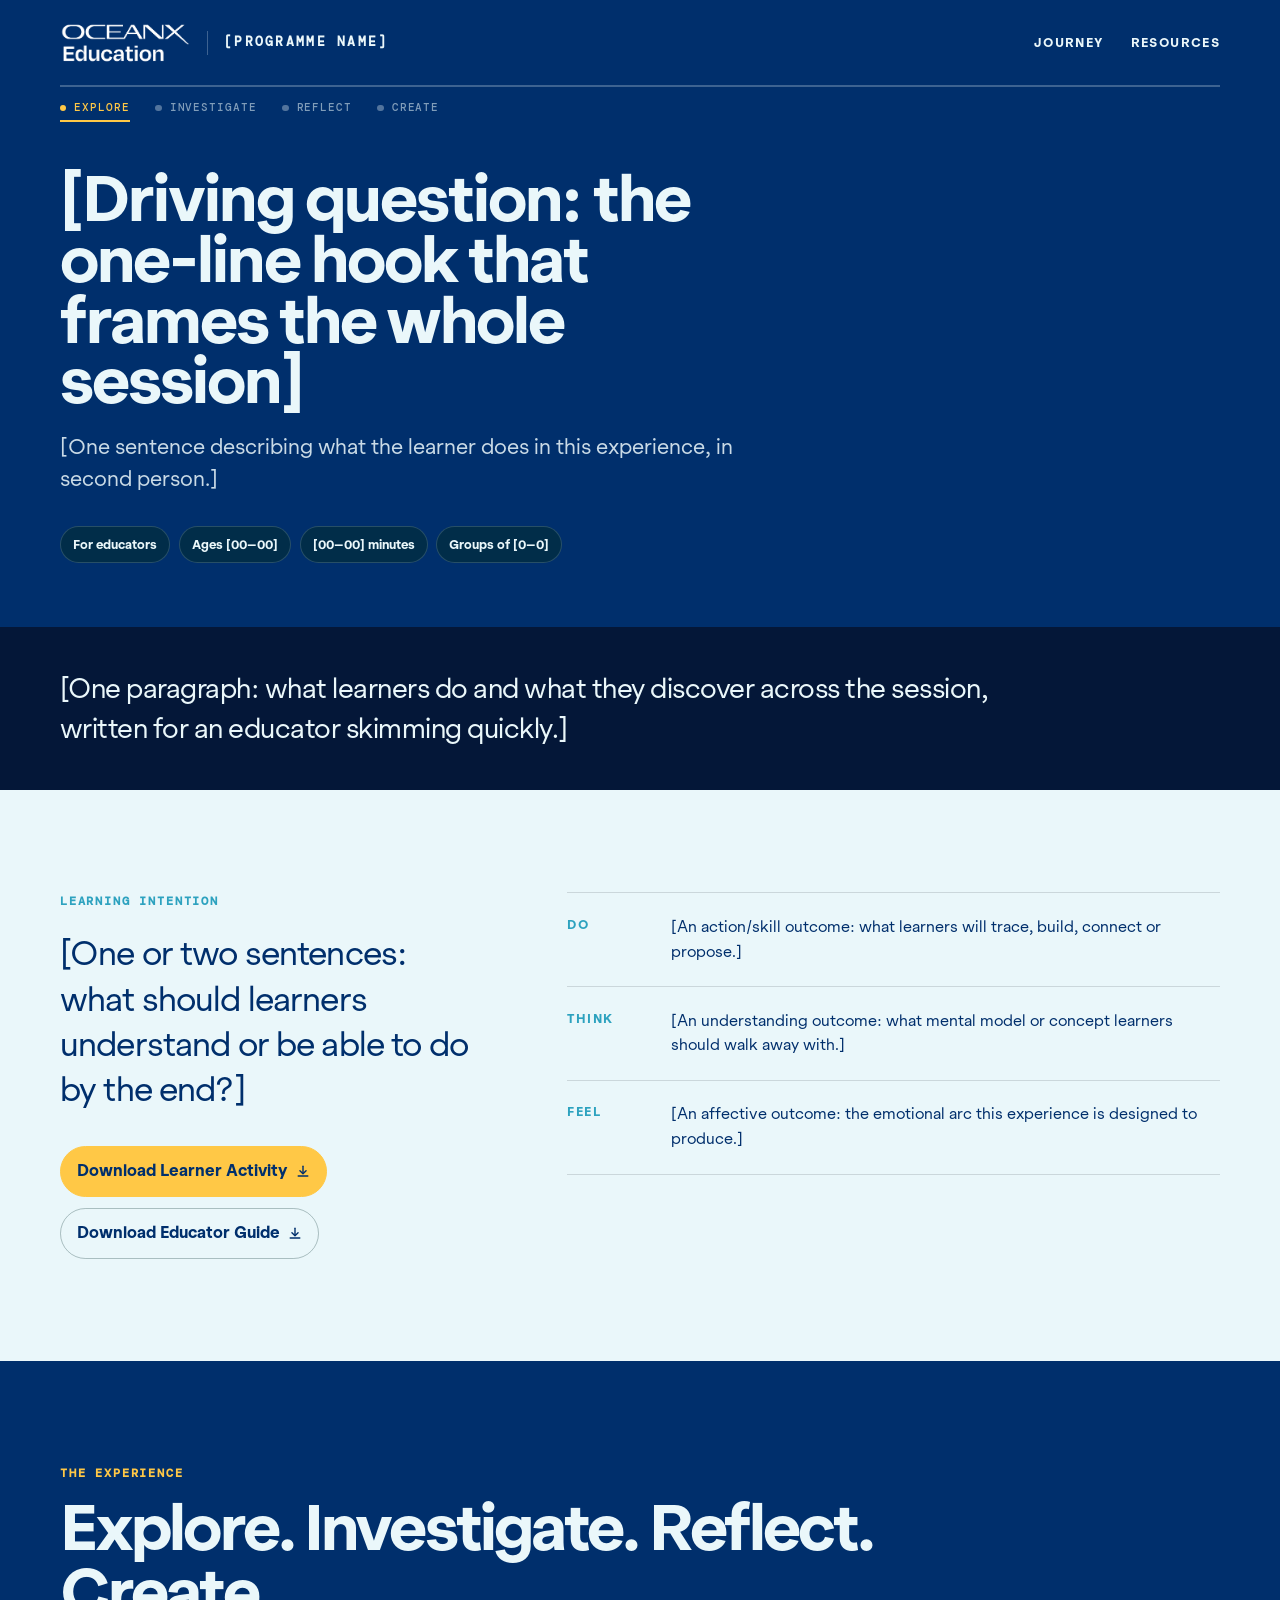
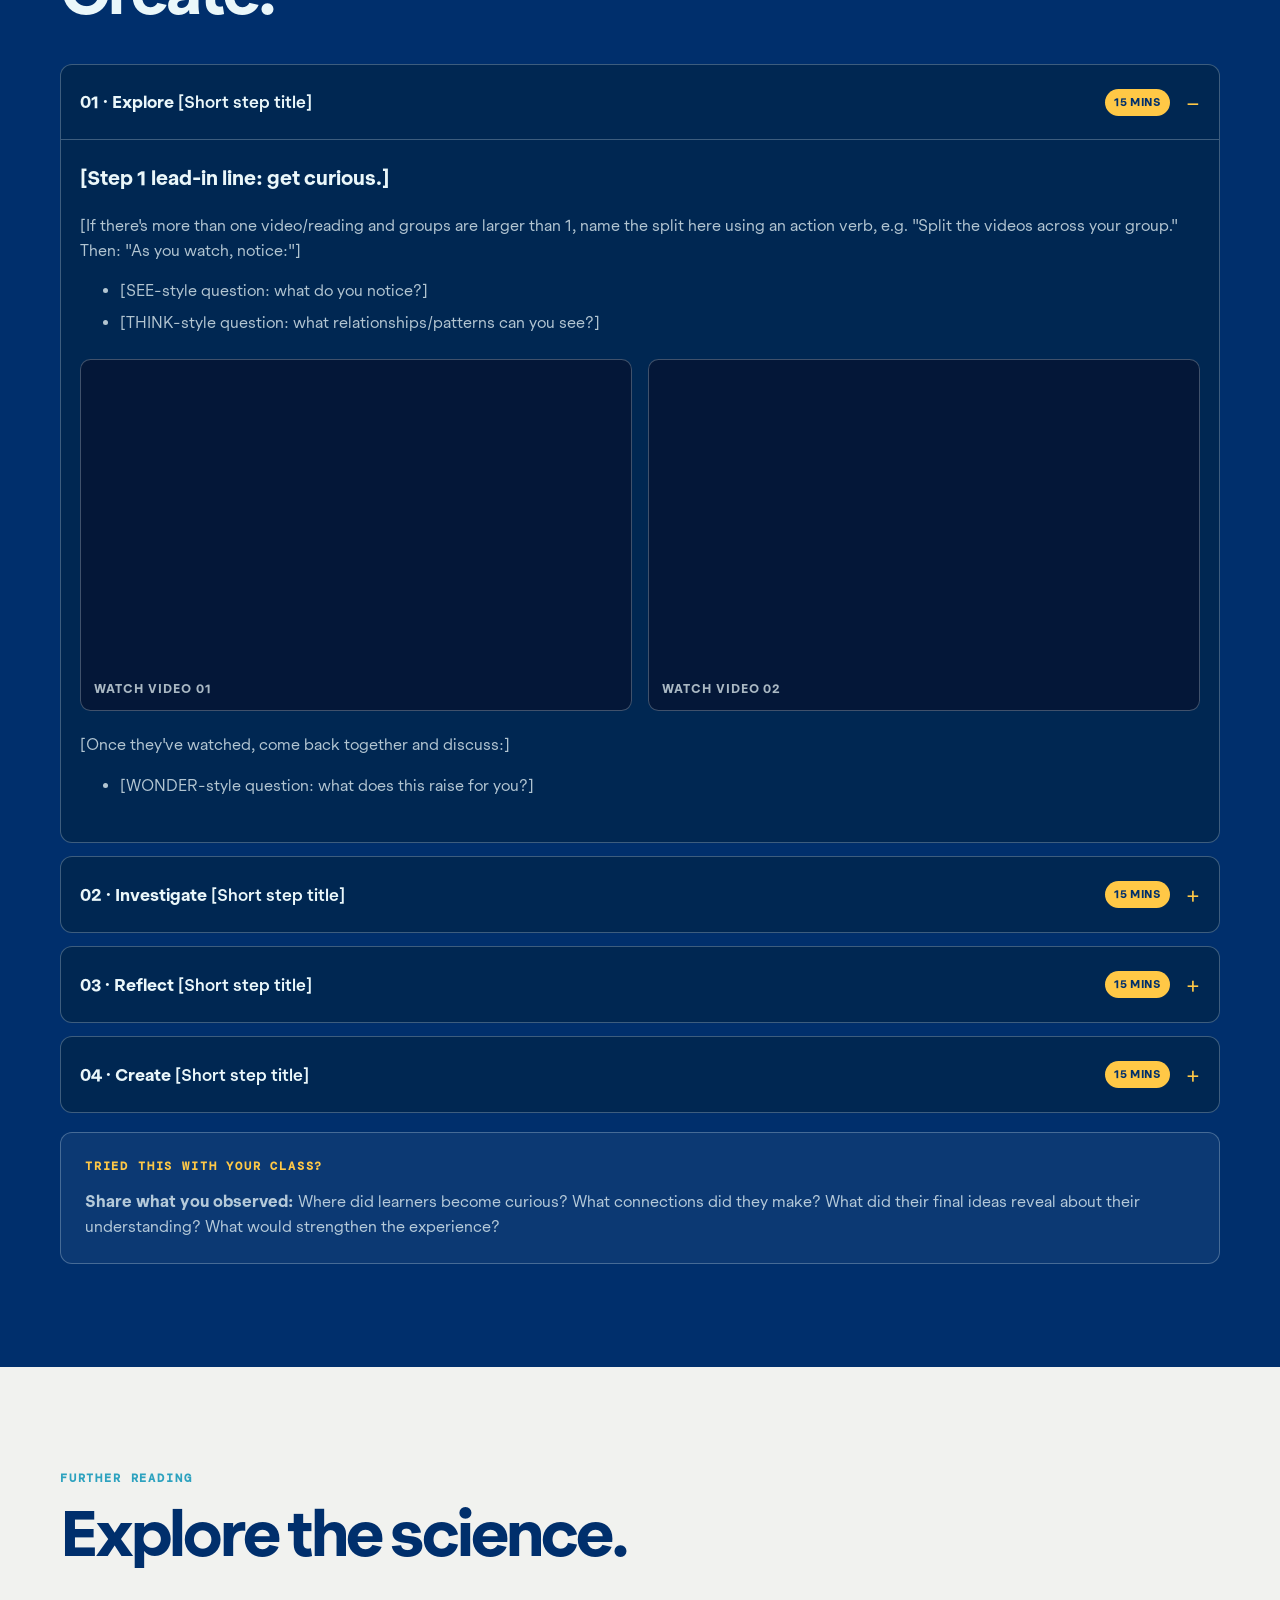
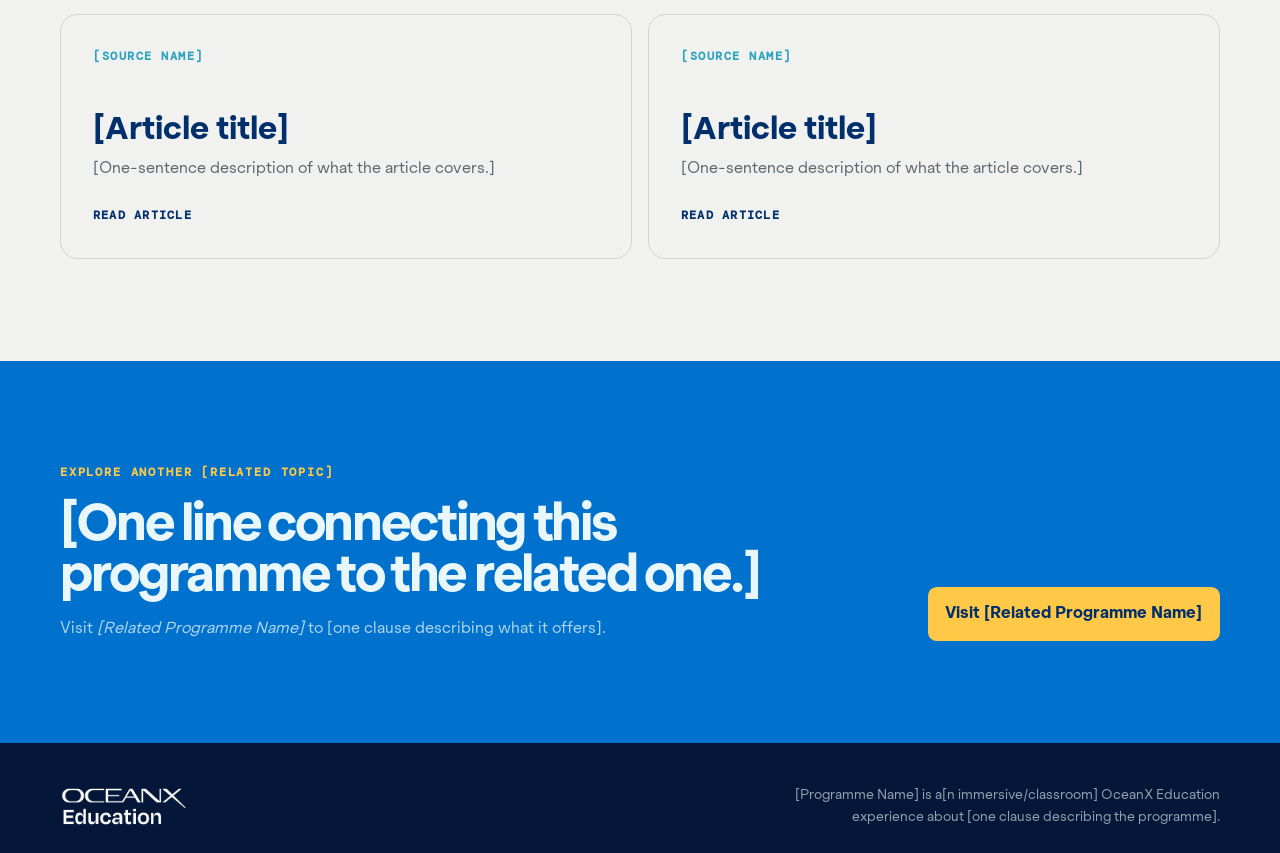
==== index.html @ cec76344 "Initial commit for experience template" ====
<!doctype html>
<html lang="en-GB">
<head>
<meta charset="utf-8"><meta name="viewport" content="width=device-width,initial-scale=1"><meta name="theme-color" content="#002F6C">
<meta name="description" content="[Programme Name] learning journey and classroom resources from OceanX Education.">
<title>[Programme Name] | Learning Journey</title>
<link rel="icon" type="image/svg+xml" href="data:image/svg+xml,%3Csvg xmlns='http://www.w3.org/2000/svg' viewBox='0 0 64 64'%3E%3Crect width='64' height='64' rx='14' fill='%23002F6C'/%3E%3C/svg%3E">
<link rel="stylesheet" href="styles.css">
</head>
<body>
<a class="skip-link" href="#main">Skip to learning journey</a>

<!-- ============ STICKY HEADER + PROGRESS NAV ============
     The progress nav highlights the current step on scroll
     (see script at the bottom) and jumps to + opens that step's
     accordion when clicked. Keep the data-step values matching
     the <details id="step-N"> ids below exactly. -->
<header class="site-header">
  <div class="shell nav">
    <a class="brand" href="#top" aria-label="OceanX Education, [Programme Name] home">
      <img src="assets/logos/OceanX-Education-Logo-White.png" alt="OceanX Education">
      <span class="brand-divider" aria-hidden="true"></span>
      <span class="brand-name">[Programme Name]</span>
    </a>
    <nav class="nav-links" aria-label="Main navigation">
      <a href="#journey">Journey</a>
      <a href="#resources">Resources</a><!-- delete if you're not using the Further Reading section -->
    </nav>
  </div>
  <div class="shell progress-shell">
    <nav class="progress" aria-label="Learning journey progress">
      <a href="#step-1" data-step="step-1"><span class="step-dot"></span><span>Explore</span></a>
      <a href="#step-2" data-step="step-2"><span class="step-dot"></span><span>Investigate</span></a>
      <a href="#step-3" data-step="step-3"><span class="step-dot"></span><span>Reflect</span></a>
      <a href="#step-4" data-step="step-4"><span class="step-dot"></span><span>Create</span></a>
    </nav>
  </div>
</header>

<!-- ============ HERO ============
     Single column by default: this matches I Am Kelp's actual hero,
     which is just the text block below. .hero-content's grid still
     reserves a second track (see styles.css) so a side panel can be
     added back in without any CSS changes, but nothing renders there
     by default. -->
<section class="hero" id="top">
  <div class="shell hero-content">
    <div>
      <h1>[Driving question: the one-line hook that frames the whole session]</h1>
      <p class="hero-lead">[One sentence describing what the learner does in this experience, in second person.]</p>
      <div class="meta">
        <span>For educators</span>
        <span>Ages [00–00]</span>
        <span>[00–00] minutes</span>
        <span>Groups of [0–0]</span>
      </div>
    </div>
    <!-- Optional: a hero-side CTA card for a standalone game/tool
         companion piece. Not part of I Am Kelp's actual page: only
         add this if this specific programme genuinely has one.
    <div class="play-panel">
      <div class="status"><span class="status-dot"></span>[Companion tool name]</div>
      <a class="play-button" href="[link to game/tool]" target="_blank" rel="noopener">
        <strong>Play [Tool Name]</strong>
        <span class="play-icon">▶</span>
      </a>
      <p class="play-note">[Any device note, e.g. "Camera access required" or "Works on tablet and desktop"; delete this line if there's no special requirement.]</p>
    </div>
    -->
  </div>
</section>

<main id="main">

  <!-- ============ OVERVIEW ============
       One paragraph, full-bleed dark band. What is this experience,
       in plain language: the "elevator pitch" a teacher reads before
       deciding to run it. -->
  <section class="overview">
    <div class="shell">
      <p>[One paragraph: what learners do and what they discover across the session, written for an educator skimming quickly.]</p>
    </div>
  </section>

  <!-- ============ LEARNING INTENTION (light band) ============
       Do / Think / Feel outcomes: see Design Tools/ in the parent
       OceanX folder for the framework this maps to. Delete the
       .outcomes column entirely if this programme doesn't use
       Do/Think/Feel and just needs a single intention statement. -->
  <section class="intention" id="about">
    <div class="shell intention-grid">
      <div>
        <p class="section-kicker">Learning intention</p>
        <p class="intention-statement">[One or two sentences: what should learners understand or be able to do by the end?]</p>
        <div class="downloads">
          <a href="learner-activity.html">Download Learner Activity<svg class="dl-icon" viewBox="0 0 16 16" fill="none" stroke="currentColor" stroke-width="1.6" stroke-linecap="round" stroke-linejoin="round" aria-hidden="true"><path d="M8 1.5v8"/><path d="M4.5 6.5L8 10l3.5-3.5"/><path d="M2.5 12.5h11"/></svg></a>
          <a href="educator-guide.html">Download Educator Guide<svg class="dl-icon" viewBox="0 0 16 16" fill="none" stroke="currentColor" stroke-width="1.6" stroke-linecap="round" stroke-linejoin="round" aria-hidden="true"><path d="M8 1.5v8"/><path d="M4.5 6.5L8 10l3.5-3.5"/><path d="M2.5 12.5h11"/></svg></a>
        </div>
      </div>
      <div class="outcomes" aria-label="Learning outcomes">
        <div class="outcome"><b>Do</b><p>[An action/skill outcome: what learners will trace, build, connect or propose.]</p></div>
        <div class="outcome"><b>Think</b><p>[An understanding outcome: what mental model or concept learners should walk away with.]</p></div>
        <div class="outcome"><b>Feel</b><p>[An affective outcome: the emotional arc this experience is designed to produce.]</p></div>
      </div>
    </div>
  </section>

  <!-- ============ JOURNEY (accordion steps) ============
       Explore / Investigate / Reflect / Create is this engagement's
       standard Phase 2 loop (see Templates/Framework Alignment
       Recommendations.md). Keep the phase names unless there's a
       specific reason to change them.

       IMPORTANT: do not remove the wrapping <span> around each
       title, or the flex:1 rule on it in styles.css. Without it the
       time badge drifts left/right depending on title length instead
       of lining up in a column (this was a real bug, fixed once
       already; see summary span:first-child in styles.css). -->
  <section class="journey" id="journey">
    <div class="shell">
      <p class="section-kicker">The experience</p>
      <h2>Explore. Investigate. Reflect. Create.</h2>
      <div class="accordions">

        <details id="step-1" open>
          <summary><span><b>01 · Explore</b> [Short step title]</span><em>15 mins</em></summary>
          <div class="detail-body">
            <h3>[Step 1 lead-in line: get curious.]</h3>
            <p>[If there's more than one video/reading and groups are larger than 1, name the split here using an action verb, e.g. "Split the videos across your group." Then: "As you watch, notice:"]</p>
            <ul>
              <li>[SEE-style question: what do you notice?]</li>
              <li>[THINK-style question: what relationships/patterns can you see?]</li>
            </ul>
            <!-- Optional: a video grid. Use youtube-nocookie.com embeds for privacy.
                 Assign each learner just 1-2 clips: four videos at ~5 min each
                 already fills a 15-minute Explore box before any discussion
                 happens, even when the group is splitting them up. If you
                 need more source material, link the rest as Further
                 Reading instead of stacking videos here. -->
            <div class="video-grid">
              <div class="video"><div class="video-frame"><iframe loading="lazy" src="https://www.youtube-nocookie.com/embed/VIDEO_ID_1" title="[Video 1 title]" allow="accelerometer; autoplay; clipboard-write; encrypted-media; gyroscope; picture-in-picture; web-share" allowfullscreen></iframe></div><span>Watch video 01</span></div>
              <div class="video"><div class="video-frame"><iframe loading="lazy" src="https://www.youtube-nocookie.com/embed/VIDEO_ID_2" title="[Video 2 title]" allow="accelerometer; autoplay; clipboard-write; encrypted-media; gyroscope; picture-in-picture; web-share" allowfullscreen></iframe></div><span>Watch video 02</span></div>
            </div>
            <p>[Once they've watched, come back together and discuss:]</p>
            <ul>
              <li>[WONDER-style question: what does this raise for you?]</li>
            </ul>
          </div>
        </details>

        <details id="step-2">
          <summary><span><b>02 · Investigate</b> [Short step title]</span><em>15 mins</em></summary>
          <div class="detail-body">
            <h3>[Step 2 lead-in line: play/do through the lens of a scientist, designer, etc.]</h3>
            <p>[What the hands-on activity/game/tool is and what to pay attention to while doing it.]</p>
            <ul>
              <li>[Investigative question 1]</li>
              <li>[Investigative question 2]</li>
              <li>[Investigative question 3]</li>
            </ul>
            <!-- Optional: link out to a companion game/tool -->
            <a class="game-button" href="[link to game/tool]" target="_blank" rel="noopener">Play [Tool Name] <small>[Any access note]</small></a>
            <p class="device-note">[Device requirement, if any: e.g. "Use a laptop or desktop with a webcam." Delete this line if there's no special requirement.]</p>
          </div>
        </details>

        <details id="step-3">
          <summary><span><b>03 · Reflect</b> [Short step title]</span><em>15 mins</em></summary>
          <div class="detail-body">
            <h3>[Step 3 lead-in line: pause and make sense of it.]</h3>
            <p>[Instruction: reflect independently, then share/compare.]</p>
            <ul>
              <li>[A genuine reflective question the learner answers in their own words.]</li>
              <li>[A second reflective question, e.g. what are you still wondering?]</li>
            </ul>
          </div>
        </details>

        <details id="step-4">
          <summary><span><b>04 · Create</b> [Short step title]</span><em>15 mins</em></summary>
          <div class="detail-body">
            <h3>[Step 4 lead-in line: put understanding to work.]</h3>
            <p>[The applied task: what learners build, draw, write or design, and with what materials.]</p>
            <ul>
              <li>[What the output should show 1]</li>
              <li>[What the output should show 2]</li>
              <li>[What the output should show 3]</li>
            </ul>
            <!-- Optional: a small discussion prompt block -->
            <div class="create-questions">
              <p><b>Discuss</b></p>
              <ol>
                <li>[Discussion question 1]</li>
                <li>[Discussion question 2]</li>
              </ol>
            </div>
            <!-- Optional: a closing sentence-completion prompt -->
            <p class="finish-line"><b>Finish this sentence:</b><br>We would __________ because it would help __________ and __________.</p>
          </div>
        </details>

      </div>

      <!-- Optional: an educator feedback prompt, shown after the journey -->
      <aside class="feedback">
        <p class="section-kicker">Tried this with your class?</p>
        <p><b>Share what you observed:</b> Where did learners become curious? What connections did they make? What did their final ideas reveal about their understanding? What would strengthen the experience?</p>
      </aside>
    </div>
  </section>

  <!-- ============ FURTHER READING (optional section) ============
       Delete this whole <section> if there's nothing to link out to. -->
  <section class="resources" id="resources">
    <div class="shell">
      <p class="section-kicker">Further reading</p>
      <h2>Explore the science.</h2>
      <div class="resource-grid">
        <a class="resource-card" href="[external article URL]" target="_blank" rel="noopener">
          <span class="resource-type">[Source name]</span>
          <div>
            <h3>[Article title]</h3>
            <p>[One-sentence description of what the article covers.]</p>
            <div class="resource-action">Read article</div>
          </div>
        </a>
        <a class="resource-card" href="[external article URL]" target="_blank" rel="noopener">
          <span class="resource-type">[Source name]</span>
          <div>
            <h3>[Article title]</h3>
            <p>[One-sentence description of what the article covers.]</p>
            <div class="resource-action">Read article</div>
          </div>
        </a>
      </div>
    </div>
  </section>

  <!-- ============ CROSS-LINK TO A RELATED PROGRAMME (optional) ============
       Delete this whole <section> if there's no sibling experience to
       point to. -->
  <section class="next-ecosystem">
    <div class="shell next-inner">
      <div>
        <p class="section-kicker">Explore another [related topic]</p>
        <h2>[One line connecting this programme to the related one.]</h2>
        <p>Visit <i>[Related Programme Name]</i> to [one clause describing what it offers].</p>
      </div>
      <a href="[link to related programme]" target="_blank" rel="noopener">Visit [Related Programme Name]</a>
    </div>
  </section>

</main>

<footer>
  <div class="shell footer-inner">
    <img class="footer-logo" src="assets/logos/OceanX-Education-Logo-White.png" alt="OceanX Education">
    <p class="footer-copy">[Programme Name] is a[n immersive/classroom] OceanX Education experience about [one clause describing the programme].</p>
  </div>
</footer>

<!-- Progress-nav scroll-spy + click-to-open. Generic: works against
     any .progress a[data-step] / details[id] pair, no per-project
     edits needed as long as the ids match. -->
<script>(function(){
var links=document.querySelectorAll('.progress a');
links.forEach(function(a){
a.addEventListener('click',function(){
var d=document.getElementById(a.getAttribute('data-step'));
if(d)d.open=true;
});
});
if('IntersectionObserver' in window){
var observer=new IntersectionObserver(function(entries){
entries.forEach(function(entry){
if(!entry.isIntersecting)return;
var link=document.querySelector('.progress a[data-step="'+entry.target.id+'"]');
if(!link)return;
links.forEach(function(a){a.classList.remove('current');});
link.classList.add('current');
});
},{rootMargin:'-45% 0px -50% 0px',threshold:0});
links.forEach(function(a){
var el=document.getElementById(a.getAttribute('data-step'));
if(el)observer.observe(el);
});
}
})();</script>
</body></html>
---- styles.css ----
/* ============================================================
   OXED Experience Template: stylesheet
   Based on the I Am Kelp layout (Sep 2026).

   HOW TO RESKIN A NEW PROGRAMME
   1. Change the values in the :root block below. Everything else
      references these, so you shouldn't need to touch hex codes
      anywhere else in this file.
   2. Swap assets/logos and assets/fonts only if the brand changes;
      otherwise leave them as-is (shared OceanX Education assets).
   3. Search index.html / educator-guide.html / learner-activity.html
      for [Bracketed placeholders] and replace with programme content.

   TOKEN ROLES
   --deep        strong solid accent: badges, dark section fills, buttons
   --ocean       secondary accent: borders, arrows, link-style text
   --ocean-light tertiary blue: hover states, card borders
   --moss        small-caps kickers/labels (was "--kelp" in the Kelp
                 original; renamed since it's a generic label accent,
                 not tied to any one programme's content)
   --lime        highlight: CTA buttons, small pills
   --foam        light near-white: text on dark sections, light section bg
   --paper       page background (light)
   --ink         body text colour (dark, used on light backgrounds)
   --muted       secondary/muted text
   --line        hairline border colour (on light backgrounds)
   --white-line  hairline border colour (on dark backgrounds)

   These default to the real OceanX Design System tokens (Twilight
   Blue, Shoal Blue, OceanXplorer Blue, Explorer Dark, Warm Yellow;
   see OceanX Design System/tokens/colors.css and
   guidelines/colors-education.card.html in the parent folder), not
   Kelp's own teal-green theme. Swap them for a specific programme's
   own theme if it needs one, but the OceanX blues are the neutral
   starting point now, not kelp-green.
   ============================================================ */

@font-face{font-family:'Zeist';src:url('assets/fonts/ZeistN2-Light.otf') format('opentype');font-weight:300;font-style:normal;font-display:swap}
@font-face{font-family:'Zeist';src:url('assets/fonts/ZeistN2-Regular.otf') format('opentype');font-weight:400;font-style:normal;font-display:swap}
@font-face{font-family:'Zeist';src:url('assets/fonts/ZeistN2-Medium.otf') format('opentype');font-weight:500;font-style:normal;font-display:swap}
@font-face{font-family:'Zeist';src:url('assets/fonts/ZeistN2-SemiBold.otf') format('opentype');font-weight:600;font-style:normal;font-display:swap}
@font-face{font-family:'Zeist';src:url('assets/fonts/ZeistN2-Bold.otf') format('opentype');font-weight:700;font-style:normal;font-display:swap}
@font-face{font-family:'DM Mono';src:url('assets/fonts/DMMono-Medium.ttf') format('truetype');font-weight:500;font-style:normal;font-display:swap}

:root{
  --abyss:#041738;         /* OceanX Blue: deepest section fills (footer, video plates) */
  --deep:#002F6C;          /* Twilight Blue */
  --ocean:#0072CE;         /* Shoal Blue */
  --ocean-light:#46B7D3;   /* OceanXplorer Blue */
  --moss:#2DA2BF;          /* Explorer Dark */
  --lime:#FFC846;          /* Warm Yellow: Education "Highlight" role */
  --foam:#EAF7FA;          /* Explorer Blue, lightest step */
  --paper:#F1F2EF;         /* Sand */
  --ink:#002F6C;           /* Twilight Blue, matches design system's --text-strong */
  --muted:#5B6770;         /* Ridge Gray, matches design system's --text-body */
  --line:rgba(91,103,112,.22);
  --white-line:rgba(234,247,250,.26);
  --shadow:0 20px 55px rgba(2,23,56,.18);
  --radius:1.1rem;
  --mono:"DM Mono","SFMono-Regular",monospace;
}

/* ---------- Reset & base ---------- */
*{box-sizing:border-box}
html{scroll-behavior:smooth}
body{margin:0;color:var(--ink);background:var(--paper);font-family:"Zeist","Helvetica Neue",Arial,sans-serif;font-size:1rem;line-height:1.55;-webkit-font-smoothing:antialiased}
a{color:inherit}
img{max-width:100%}
h1,h2,h3,p{margin-top:0}
.skip-link{position:absolute;left:1rem;top:-5rem;z-index:20;padding:.7rem 1rem;background:var(--foam);color:var(--deep);border-radius:.4rem}
.skip-link:focus{top:1rem}
:focus-visible{outline:3px solid var(--lime);outline-offset:4px}

/* Content-width container. Every full-bleed section gets one of
   these inside it so header/hero/sections/footer all align. */
.shell{width:min(1160px,calc(100% - 2rem));margin-inline:auto}

/* ---------- Sticky header + progress nav ---------- */
.site-header{position:sticky;top:0;z-index:50;color:var(--foam);background:var(--deep)}
.nav{min-height:5.4rem;display:flex;align-items:center;justify-content:space-between;gap:1.5rem;border-bottom:1px solid var(--white-line)}
.brand{display:flex;align-items:center;gap:1rem;text-decoration:none}
.brand img{width:8.2rem;height:auto}
.brand-divider{width:1px;height:1.5rem;background:var(--white-line)}
.brand-name{font-size:.83rem;font-weight:750;letter-spacing:.17em;text-transform:uppercase;font-family:var(--mono)}
.nav-links{display:flex;align-items:center;gap:1.7rem}
.nav-links a{color:var(--foam);text-decoration:none;font-size:.78rem;font-weight:750;letter-spacing:.11em;text-transform:uppercase}
.nav-links a:hover,.nav-links a:focus-visible{color:var(--lime)}
.progress-shell{border-top:1px solid var(--white-line)}
.progress{display:flex;gap:1.6rem;overflow-x:auto;padding:.55rem 0;font-family:var(--mono);font-size:.7rem;letter-spacing:.08em;text-transform:uppercase;scrollbar-width:none}
.progress::-webkit-scrollbar{display:none}
.progress a{display:flex;align-items:center;gap:.5rem;flex:0 0 auto;color:rgba(234,247,250,.55);text-decoration:none;white-space:nowrap;padding:.2rem 0;border-bottom:2px solid transparent}
.progress a .step-dot{width:.4rem;height:.4rem;border-radius:50%;background:rgba(234,247,250,.35)}
.progress a:hover{color:var(--foam)}
.progress a.current{color:var(--lime);border-bottom-color:var(--lime)}
.progress a.current .step-dot{background:var(--lime)}
/* Update this id list if you add/remove journey steps or anchor sections. */
#journey,#step-1,#step-2,#step-3,#step-4,#resources{scroll-margin-top:8.5rem}

/* ---------- Hero ---------- */
.hero{position:relative;min-height:496px;display:grid;align-items:end;overflow:hidden;color:var(--foam);background:var(--deep)}
.hero-content{position:relative;z-index:1;padding:1.6rem 0 4rem;display:grid;grid-template-columns:minmax(0,1.45fr) minmax(300px,.75fr);align-items:end;gap:4rem}
h1{max-width:760px;margin-bottom:1.2rem;font-size:clamp(2.5rem,5vw,4.5rem);line-height:.95;letter-spacing:-.03em}
.hero-lead{max-width:680px;margin-bottom:0;color:rgba(234,247,250,.86);font-size:clamp(1.05rem,2vw,1.35rem);line-height:1.45}

/* Optional hero side panel, e.g. a "Play the game" CTA card.
   Delete the whole .play-panel block from index.html if your
   programme doesn't have an interactive companion piece. */
/* align-self:start (not the grid's default align-items:end): with the
   hero text column bottom-aligned, the panel used to sit low in the
   hero. On scroll, the sticky header covers content top-down, so a
   panel sitting far from the header had a long scroll distance where
   it was half-covered by the header before disappearing, looking like
   the panel was "creeping into" the header. Docking it near the top
   means it clears the header almost immediately instead of lingering
   half-cut. */
.play-panel{align-self:start;padding:1.4rem;color:var(--deep);background:rgba(234,247,250,.95);border-radius:.85rem;box-shadow:var(--shadow)}
/* Deliberately not styled like .nav-links/.progress (no uppercase mono
   kicker treatment): it sits inside a light card in the hero, and using
   the same typography as the header nav made it read as a stray nav
   item rather than a label on its own card. */
.status{display:flex;align-items:center;gap:.6rem;margin-bottom:1rem;font-size:.85rem;font-weight:700}
.status-dot{width:.55rem;height:.55rem;background:var(--lime);border-radius:50%;box-shadow:0 0 0 4px rgba(117,134,71,.12)}
.play-button{min-height:4.6rem;display:flex;align-items:center;justify-content:space-between;gap:1rem;padding:.9rem 1.05rem;color:var(--foam);background:var(--deep);border-radius:.65rem;text-decoration:none}
.play-button strong{display:block;font-size:1.35rem;line-height:1;letter-spacing:.05em;text-transform:uppercase}
.play-note{margin:.9rem 0 0;font-size:.8rem;color:var(--muted)}
.play-button small{color:rgba(234,247,250,.68)}
.play-icon{display:grid;place-items:center;flex:0 0 2.55rem;height:2.55rem;color:var(--deep);background:var(--lime);border-radius:50%;font-size:.9rem}

/* ---------- Full-bleed sections (generic rhythm/spacing) ---------- */
main section{padding-block:clamp(4rem,8vw,7rem)}
.section-kicker{margin-bottom:.85rem;color:var(--moss);font-size:.76rem;font-weight:800;letter-spacing:.15em;text-transform:uppercase;font-family:var(--mono)}
h2{max-width:850px;margin-bottom:1.1rem;font-size:clamp(2.15rem,5vw,4.2rem);line-height:1;letter-spacing:-.045em}

/* .overview: one-paragraph "what this experience is" band, dark solid fill */
.overview{padding-block:clamp(1.6rem,3.2vw,2.8rem);color:var(--foam);background:var(--abyss)}
.overview p{max-width:960px;margin:0;font-size:clamp(1.2rem,2.5vw,1.75rem);line-height:1.45;letter-spacing:-.018em}

/* ---------- Learning intention (light band) ---------- */
.intention{background:var(--foam)}
.intention-grid{display:grid;grid-template-columns:.78fr 1.22fr;gap:clamp(2rem,7vw,7rem);align-items:start}
.intention-statement{padding-top:.35rem;font-size:clamp(1.45rem,3vw,2.15rem);line-height:1.32;letter-spacing:-.025em}
.outcomes{display:grid;border-top:1px solid var(--line)}
.outcome{display:grid;grid-template-columns:5.5rem 1fr;gap:1rem;padding:1.35rem 0;border-bottom:1px solid var(--line)}
.outcome b{color:var(--moss);font-size:.78rem;letter-spacing:.12em;text-transform:uppercase}
.outcome p{margin:0}

/* ---------- Download buttons (learner activity / educator guide) ---------- */
.meta{display:flex;flex-wrap:wrap;gap:.55rem;margin-top:2rem}
.meta span{padding:.48rem .75rem;color:var(--foam);background:rgba(3,46,53,.62);border:1px solid rgba(234,247,250,.16);border-radius:999px;font-size:.78rem;font-weight:700}
.downloads{display:flex;flex-wrap:wrap;gap:.7rem;margin-top:2rem}
.downloads a{display:inline-flex;align-items:center;gap:.5rem;padding:.75rem 1rem;color:var(--deep);background:var(--lime);border:1px solid var(--lime);border-radius:999px;text-decoration:none;font-weight:800;transition:background-color .18s ease,border-color .18s ease,color .18s ease,box-shadow .18s ease,transform .12s ease}
.downloads a:hover{background:#ffd062;border-color:#ffd062;box-shadow:0 4px 14px rgba(255,200,70,.35);transform:translateY(-1px)}
.downloads a:active{background:#e0b03e;border-color:#e0b03e;box-shadow:none;transform:translateY(0) scale(.97)}
.downloads a:focus-visible{outline:2px solid var(--lime);outline-offset:2px}
.downloads .dl-icon{width:14px;height:14px;flex:0 0 auto;transition:transform .18s ease}
.downloads a:hover .dl-icon{transform:translateY(2px)}
.downloads a+ a{color:var(--deep);background:transparent;border-color:rgba(18,56,59,.3)}
.downloads a+ a:hover{background:rgba(70,183,211,.22);border-color:var(--lime);box-shadow:none}
.downloads a+ a:active{background:rgba(255,200,70,.32);border-color:var(--lime)}

/* ---------- Journey / accordion steps ---------- */
.journey{color:var(--foam);background:var(--deep)}
.journey .section-kicker{color:var(--lime)}
.accordions{margin-top:2.5rem;display:grid;gap:.8rem}
.accordions details{overflow:hidden;border:1px solid var(--white-line);border-radius:.75rem;background:rgba(1,26,30,.32)}
.accordions summary{min-height:4.7rem;display:flex;align-items:center;gap:1rem;padding:1rem 1.2rem;cursor:pointer;list-style:none}
.accordions summary::-webkit-details-marker{display:none}
/* This flex:1 on the first span is what keeps the time badge lined up
   in a straight column regardless of how long each step's title is:
   see the "why" note in the README before changing this markup. */
.accordions summary span{flex:1 1 auto;min-width:0;font-size:1.05rem;font-weight:600}
.accordions summary b{color:var(--foam)}
.accordions summary em{flex:0 0 auto;padding:.32rem .58rem;color:var(--deep);background:var(--lime);border-radius:999px;font-size:.7rem;font-style:normal;font-weight:800;letter-spacing:.06em;text-transform:uppercase}
.accordions summary:after{content:"+";color:var(--lime);font-size:1.35rem;line-height:1}
.accordions details[open] summary{border-bottom:1px solid var(--white-line)}
.accordions details[open] summary:after{content:"−"}
.detail-body{padding:1.4rem 1.2rem 1.7rem}
.detail-body h3{font-size:1.25rem}
.detail-body p,.detail-body li{color:rgba(234,247,250,.76)}
.detail-body li+li{margin-top:.45rem}
.video-grid{display:grid;grid-template-columns:1fr 1fr;gap:1rem;margin:1.4rem 0}
.video{overflow:hidden;background:var(--abyss);border:1px solid var(--white-line);border-radius:.65rem}
.video-frame{position:relative;aspect-ratio:16/9}
.video iframe{position:absolute;inset:0;width:100%;height:100%;border:0}
.video span{display:block;padding:.7rem .8rem;color:rgba(234,247,250,.72);font-size:.76rem;font-weight:750;letter-spacing:.08em;text-transform:uppercase}
.game-button{display:inline-flex;align-items:center;gap:1rem;padding:.78rem 1rem;color:var(--deep);background:var(--lime);border-radius:.5rem;text-decoration:none;font-weight:800}
.game-button small{font-weight:600;opacity:.72}
.device-note{margin-top:.8rem;color:rgba(234,247,250,.6);font-size:.85rem}
.create-questions{margin:1.3rem 0;padding:1rem;border-left:3px solid var(--lime);background:rgba(234,247,250,.05)}
.create-questions p{margin-bottom:.4rem}
.create-questions ol{margin:.4rem 0 0;padding-left:1.25rem}
.finish-line{margin-bottom:0!important;padding:1rem;border:1px solid var(--white-line);border-radius:.6rem}
.finish-line b{color:var(--lime)}
.feedback{margin-top:1.2rem;padding:1.5rem;border:1px solid var(--white-line);border-radius:.75rem;background:rgba(234,247,250,.05)}
.feedback p:last-child{margin-bottom:0;color:rgba(234,247,250,.76)}

/* ---------- Further reading / resources (optional section) ---------- */
.resource-grid{margin-top:3rem;display:grid;grid-template-columns:repeat(2,1fr);gap:1rem}
.resource-card{min-height:245px;display:flex;flex-direction:column;justify-content:space-between;padding:clamp(1.4rem,3vw,2rem);border:1px solid var(--line);border-radius:var(--radius);text-decoration:none;transition:transform .2s ease,border-color .2s ease,background .2s ease}
.resource-card:hover,.resource-card:focus-visible{transform:translateY(-3px);border-color:var(--ocean-light);background:var(--foam)}
.resource-type{color:var(--moss);font-size:.73rem;font-weight:800;letter-spacing:.13em;text-transform:uppercase;font-family:var(--mono)}
.resource-card h3{max-width:25ch;margin:2.5rem 0 .65rem;font-size:clamp(1.45rem,2.5vw,2rem);line-height:1.08}
.resource-card p{margin:0;color:var(--muted)}
.resource-action{margin-top:1.6rem;font-size:.78rem;font-weight:800;letter-spacing:.1em;text-transform:uppercase;font-family:var(--mono)}

/* ---------- Cross-link to a related programme (optional section) ---------- */
.next-ecosystem{color:var(--foam);background:var(--ocean)}
.next-ecosystem .section-kicker{color:var(--lime)}
.next-ecosystem h2{max-width:700px;font-size:clamp(2rem,4vw,3.3rem)}
.next-ecosystem p:not(.section-kicker){max-width:650px;margin-bottom:0;color:rgba(234,247,250,.75)}
.next-inner{display:flex;align-items:flex-end;justify-content:space-between;gap:3rem}
.next-inner>a{flex:0 0 auto;padding:.9rem 1.1rem;color:var(--deep);background:var(--lime);border-radius:.55rem;text-decoration:none;font-weight:800}

/* ---------- Footer ---------- */
footer{color:var(--foam);background:var(--abyss)}
.footer-inner{min-height:110px;padding-block:1.6rem;display:flex;align-items:flex-end;justify-content:space-between;gap:2rem}
.footer-logo{width:8rem}
.footer-copy{max-width:480px;margin:0;color:rgba(234,247,250,.62);font-size:.87rem;text-align:right}

/* ---------- Responsive ---------- */
@media(max-width:820px){
  .nav{min-height:4.8rem}
  .brand img{width:7.2rem}
  .brand-divider,.brand-name{display:none}
  .nav-links a:not(:last-child){display:none}
  .hero{min-height:auto}
  .hero-content{padding:2rem 0 2.4rem;grid-template-columns:1fr;gap:2.4rem}
  .intention-grid{grid-template-columns:1fr}
  .resource-grid{grid-template-columns:1fr}
  .next-inner{align-items:flex-start;flex-direction:column;gap:1.5rem}
  main section{padding-block:clamp(2.75rem,6vw,4.5rem)}
  .overview{padding-block:clamp(1.2rem,3.2vw,2rem)}
  .accordions{margin-top:1.8rem}
  .footer-inner{padding-block:1.2rem}
  .progress{gap:1.1rem;padding:.45rem 0}
  #journey,#step-1,#step-2,#step-3,#step-4,#resources{scroll-margin-top:7.25rem}
}
@media(max-width:520px){
  .shell{width:min(100% - 1.25rem,1160px)}
  .hero-content{padding-top:1.6rem;padding-bottom:1.9rem}
  h1{font-size:clamp(2.25rem,10vw,3.4rem)}
  .hero-lead{font-size:1rem}
  main section{padding-block:2.5rem}
  .overview{padding-block:1.2rem}
  .intention-grid{gap:1.75rem}
  .accordions{margin-top:1.5rem}
  .accordions summary{min-height:0;padding:.85rem 1rem;align-items:flex-start;flex-wrap:wrap}
  .accordions summary span{flex:1 1 70%;font-size:.98rem}
  .accordions summary em{order:3}
  .detail-body{padding:1.1rem 1rem 1.3rem}
  .outcome{grid-template-columns:1fr;gap:.3rem;padding:1rem 0}
  .video-grid{grid-template-columns:1fr}
  .game-button{align-items:flex-start;flex-direction:column;gap:.15rem}
  .resource-card{min-height:0}
  .resource-grid{margin-top:1.75rem}
  .footer-inner{padding-block:1rem;align-items:flex-start;flex-direction:column}
  .footer-copy{text-align:left}
  .progress{gap:.9rem;font-size:.65rem}
  #journey,#step-1,#step-2,#step-3,#step-4,#resources{scroll-margin-top:6.75rem}
}
@media(prefers-reduced-motion:reduce){
  html{scroll-behavior:auto}
  .resource-card{transition:none}
}

/* ---------- Print (applies if someone prints the web page itself) ---------- */
@media print{
  @page{size:A4;margin:14mm}
  body{color:#002F6C;background:#fff;font-size:10.5pt}
  .site-header,footer{display:none}
  .hero{min-height:auto;color:#002F6C;background:none}
  .hero-content{display:block;padding:0 0 12mm}
  h1{font-size:32pt}
  .hero-lead{color:#5B6770}
  main section{padding:8mm 0}
  .overview,.intention,.journey,.resources,.next-ecosystem{color:#002F6C;background:none}
  .overview p{font-size:14pt}
  .journey .section-kicker,.section-kicker,.next-ecosystem .section-kicker{color:#2DA2BF}
  .accordions details{break-inside:avoid;color:#002F6C;background:#fff;border-color:#bbb}
  .accordions summary{min-height:0;padding:4mm;border-color:#bbb}
  .accordions summary b{color:#002F6C}
  .accordions summary em{color:#002F6C;background:#fff;border:1px solid #999}
  .accordions summary:after,.video-grid{display:none}
  .accordions .detail-body{display:block!important;padding:4mm}
  .detail-body p,.detail-body li,.feedback p:last-child,.next-ecosystem p:not(.section-kicker){color:#5B6770}
  .feedback{border-color:#bbb;background:#fff}
  .resource-grid{break-inside:avoid}
  .resource-card{min-height:0;color:#002F6C;background:#fff;box-shadow:none}
  a{text-decoration:none}
}
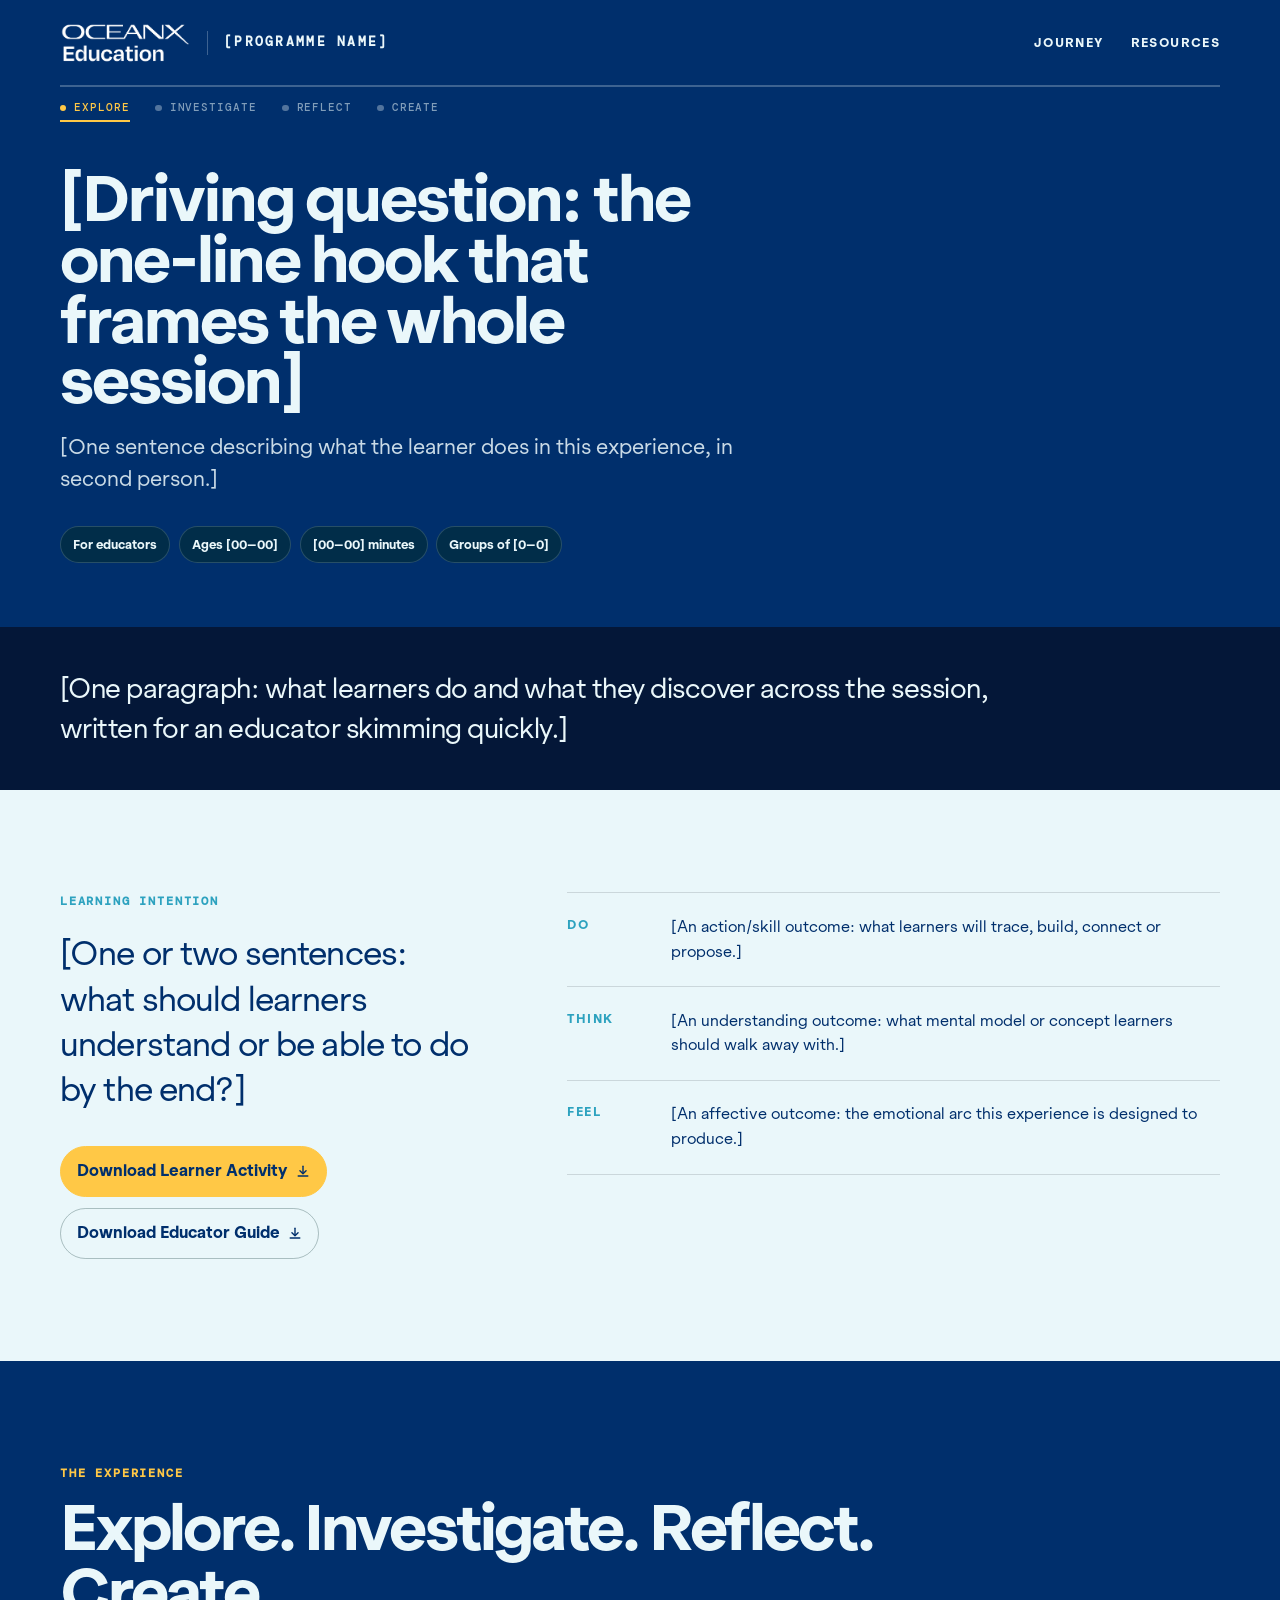
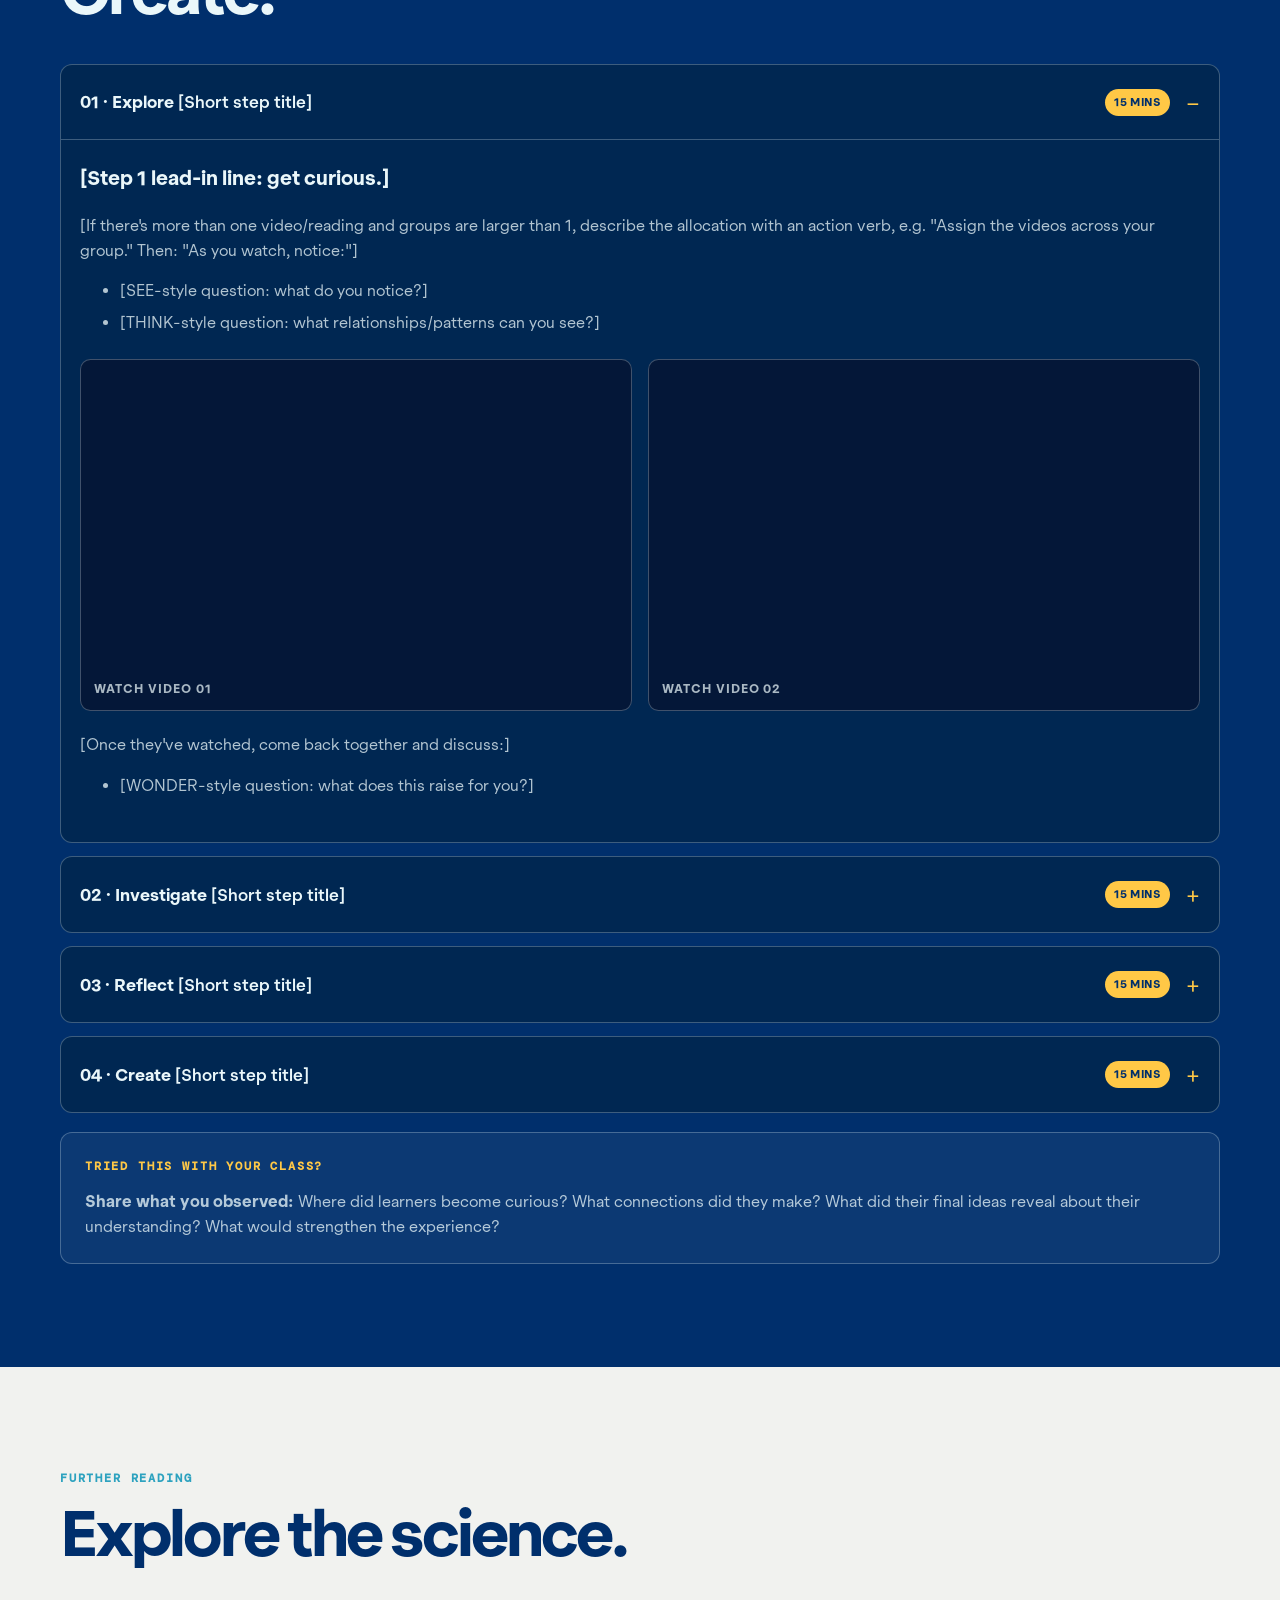
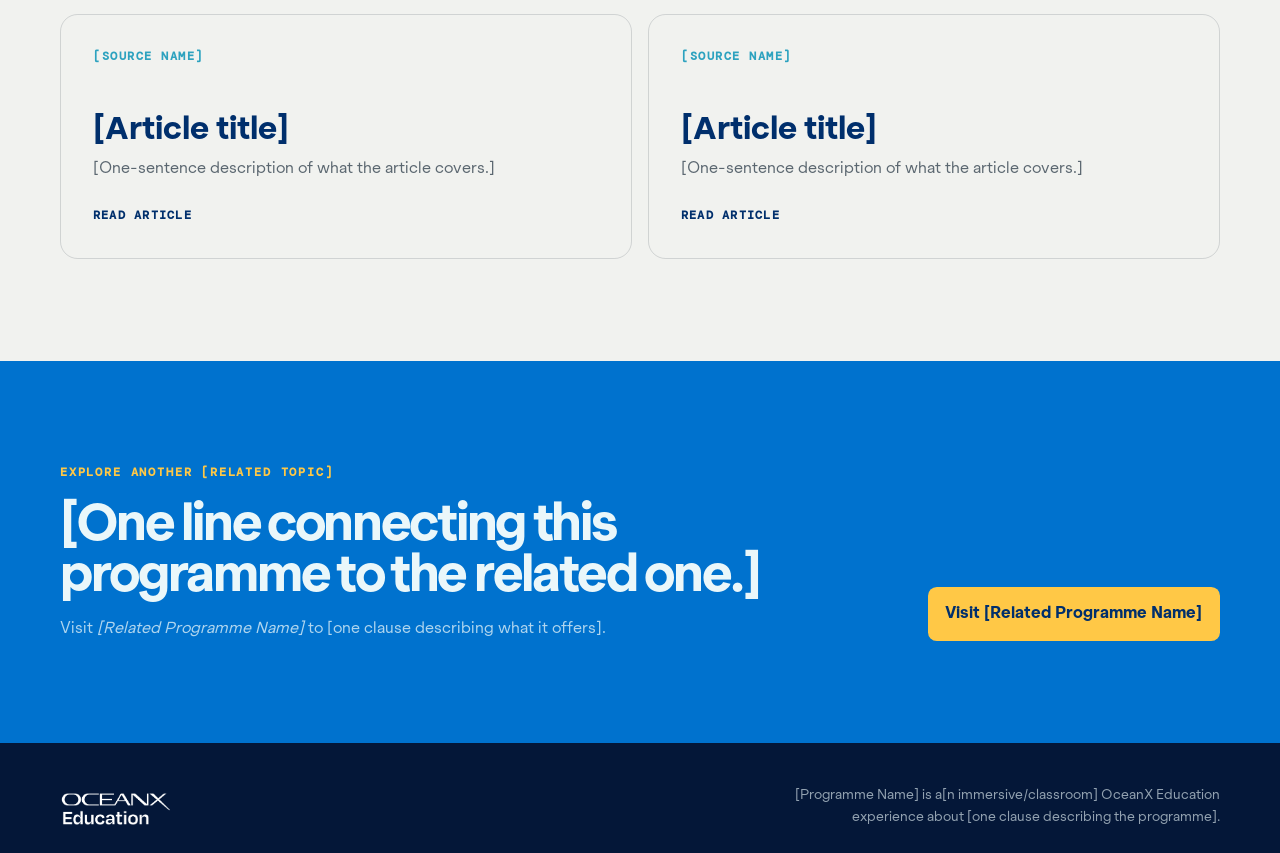
==== commit 49d8fa06: "Refine modular page structure" ====
--- a/index.html
+++ b/index.html
@@ -5,6 +5,7 @@
 <meta name="description" content="[Programme Name] learning journey and classroom resources from OceanX Education.">
 <title>[Programme Name] | Learning Journey</title>
 <link rel="icon" type="image/svg+xml" href="data:image/svg+xml,%3Csvg xmlns='http://www.w3.org/2000/svg' viewBox='0 0 64 64'%3E%3Crect width='64' height='64' rx='14' fill='%23002F6C'/%3E%3C/svg%3E">
+<link rel="stylesheet" href="main.css">
 <link rel="stylesheet" href="styles.css">
 </head>
 <body>
@@ -126,7 +127,7 @@
           <summary><span><b>01 · Explore</b> [Short step title]</span><em>15 mins</em></summary>
           <div class="detail-body">
             <h3>[Step 1 lead-in line: get curious.]</h3>
-            <p>[If there's more than one video/reading and groups are larger than 1, name the split here using an action verb, e.g. "Split the videos across your group." Then: "As you watch, notice:"]</p>
+            <p>[If there's more than one video/reading and groups are larger than 1, describe the allocation with an action verb, e.g. "Assign the videos across your group." Then: "As you watch, notice:"]</p>
             <ul>
               <li>[SEE-style question: what do you notice?]</li>
               <li>[THINK-style question: what relationships/patterns can you see?]</li>
--- a/main.css
+++ b/main.css
@@ -0,0 +1,53 @@
+/* Shared typography foundation for all Experience Template pages. */
+@font-face {
+  font-family: 'Zeist';
+  src: url('assets/fonts/ZeistN2-Light.otf') format('opentype');
+  font-weight: 300;
+  font-style: normal;
+  font-display: swap;
+}
+
+@font-face {
+  font-family: 'Zeist';
+  src: url('assets/fonts/ZeistN2-Regular.otf') format('opentype');
+  font-weight: 400;
+  font-style: normal;
+  font-display: swap;
+}
+
+@font-face {
+  font-family: 'Zeist';
+  src: url('assets/fonts/ZeistN2-Medium.otf') format('opentype');
+  font-weight: 500;
+  font-style: normal;
+  font-display: swap;
+}
+
+@font-face {
+  font-family: 'Zeist';
+  src: url('assets/fonts/ZeistN2-SemiBold.otf') format('opentype');
+  font-weight: 600;
+  font-style: normal;
+  font-display: swap;
+}
+
+@font-face {
+  font-family: 'Zeist';
+  src: url('assets/fonts/ZeistN2-Bold.otf') format('opentype');
+  font-weight: 700;
+  font-style: normal;
+  font-display: swap;
+}
+
+@font-face {
+  font-family: 'DM Mono';
+  src: url('assets/fonts/DMMono-Medium.ttf') format('truetype');
+  font-weight: 500;
+  font-style: normal;
+  font-display: swap;
+}
+
+:root {
+  --font: "Zeist", "Avenir Next", Avenir, Arial, sans-serif;
+  --mono: "DM Mono", "SFMono-Regular", monospace;
+}
--- a/styles.css
+++ b/styles.css
@@ -34,13 +34,6 @@
    own theme if it needs one, but the OceanX blues are the neutral
    starting point now, not kelp-green.
    ============================================================ */
-
-@font-face{font-family:'Zeist';src:url('assets/fonts/ZeistN2-Light.otf') format('opentype');font-weight:300;font-style:normal;font-display:swap}
-@font-face{font-family:'Zeist';src:url('assets/fonts/ZeistN2-Regular.otf') format('opentype');font-weight:400;font-style:normal;font-display:swap}
-@font-face{font-family:'Zeist';src:url('assets/fonts/ZeistN2-Medium.otf') format('opentype');font-weight:500;font-style:normal;font-display:swap}
-@font-face{font-family:'Zeist';src:url('assets/fonts/ZeistN2-SemiBold.otf') format('opentype');font-weight:600;font-style:normal;font-display:swap}
-@font-face{font-family:'Zeist';src:url('assets/fonts/ZeistN2-Bold.otf') format('opentype');font-weight:700;font-style:normal;font-display:swap}
-@font-face{font-family:'DM Mono';src:url('assets/fonts/DMMono-Medium.ttf') format('truetype');font-weight:500;font-style:normal;font-display:swap}
 
 :root{
   --abyss:#041738;         /* OceanX Blue: deepest section fills (footer, video plates) */
@@ -57,7 +50,6 @@
   --white-line:rgba(234,247,250,.26);
   --shadow:0 20px 55px rgba(2,23,56,.18);
   --radius:1.1rem;
-  --mono:"DM Mono","SFMono-Regular",monospace;
 }
 
 /* ---------- Reset & base ---------- */
@@ -214,7 +206,7 @@
 /* ---------- Footer ---------- */
 footer{color:var(--foam);background:var(--abyss)}
 .footer-inner{min-height:110px;padding-block:1.6rem;display:flex;align-items:flex-end;justify-content:space-between;gap:2rem}
-.footer-logo{width:8rem}
+.footer-logo{width:7rem}
 .footer-copy{max-width:480px;margin:0;color:rgba(234,247,250,.62);font-size:.87rem;text-align:right}
 
 /* ---------- Responsive ---------- */
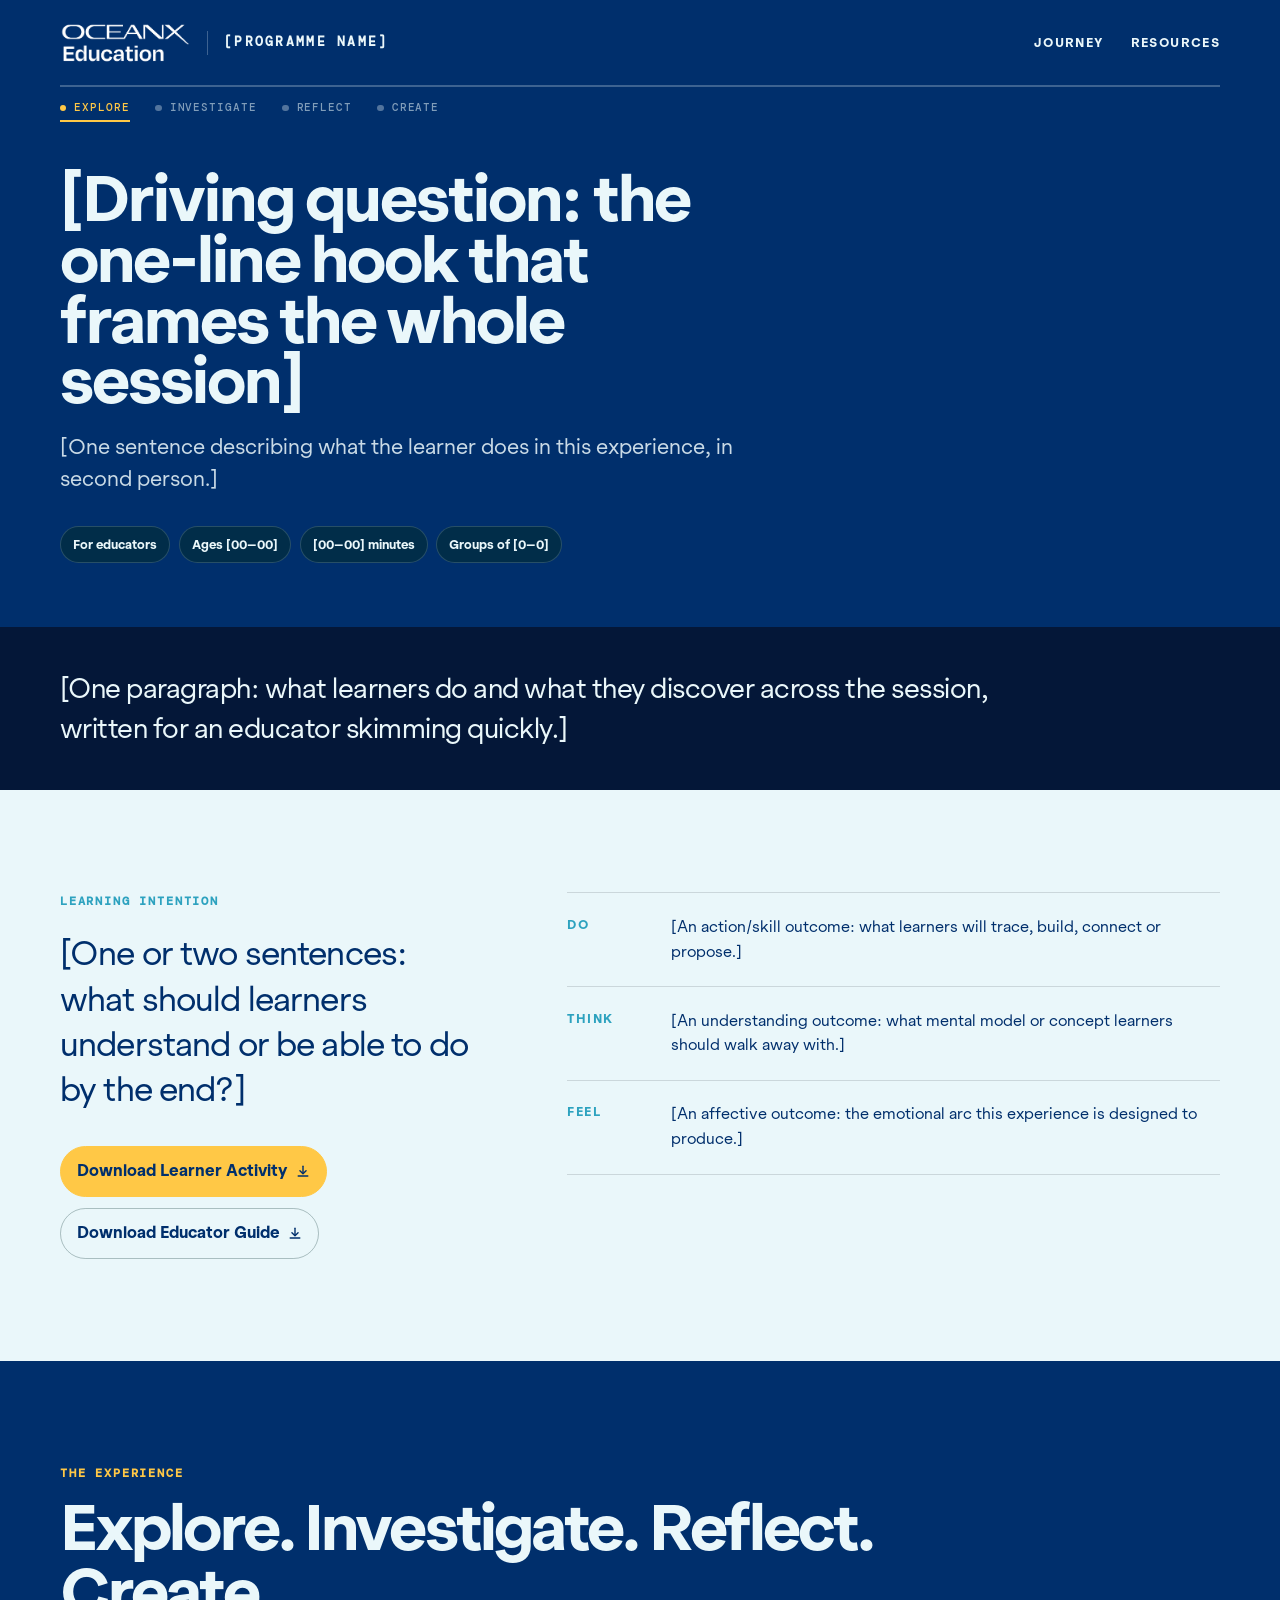
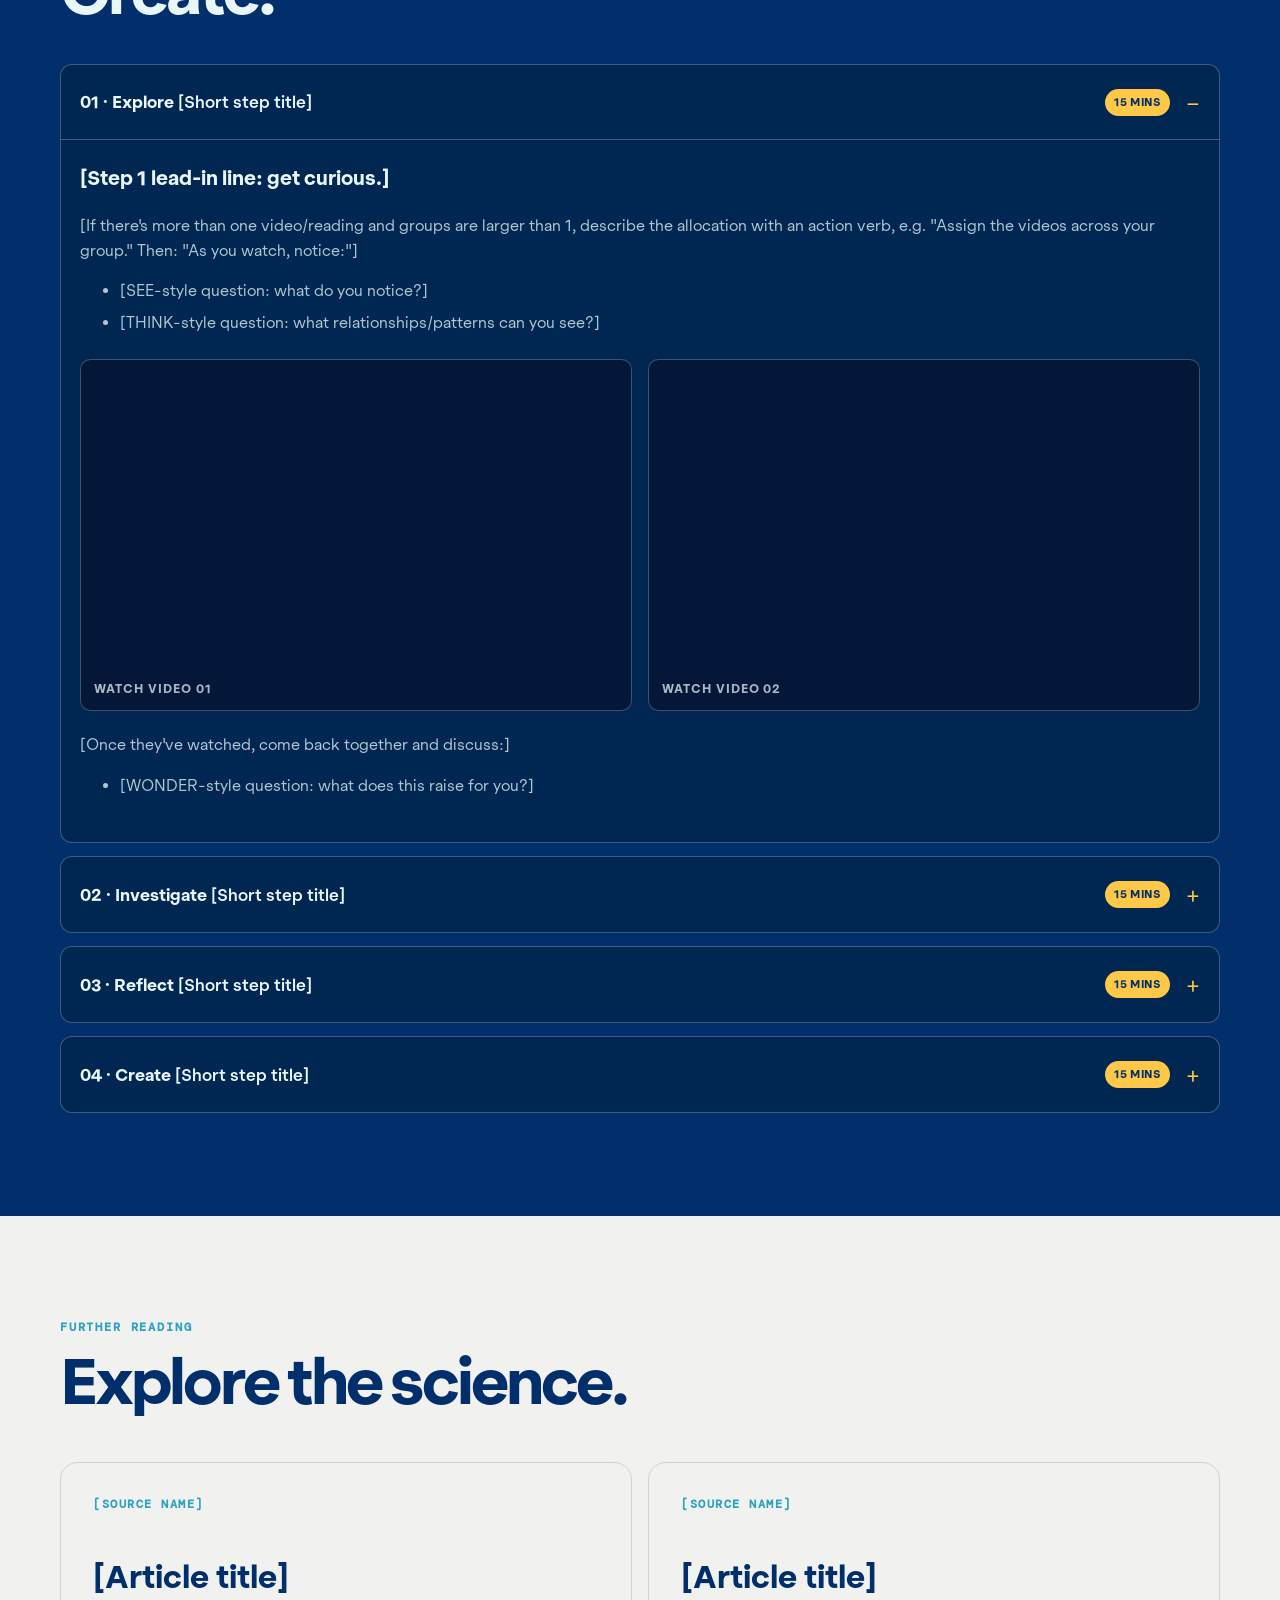
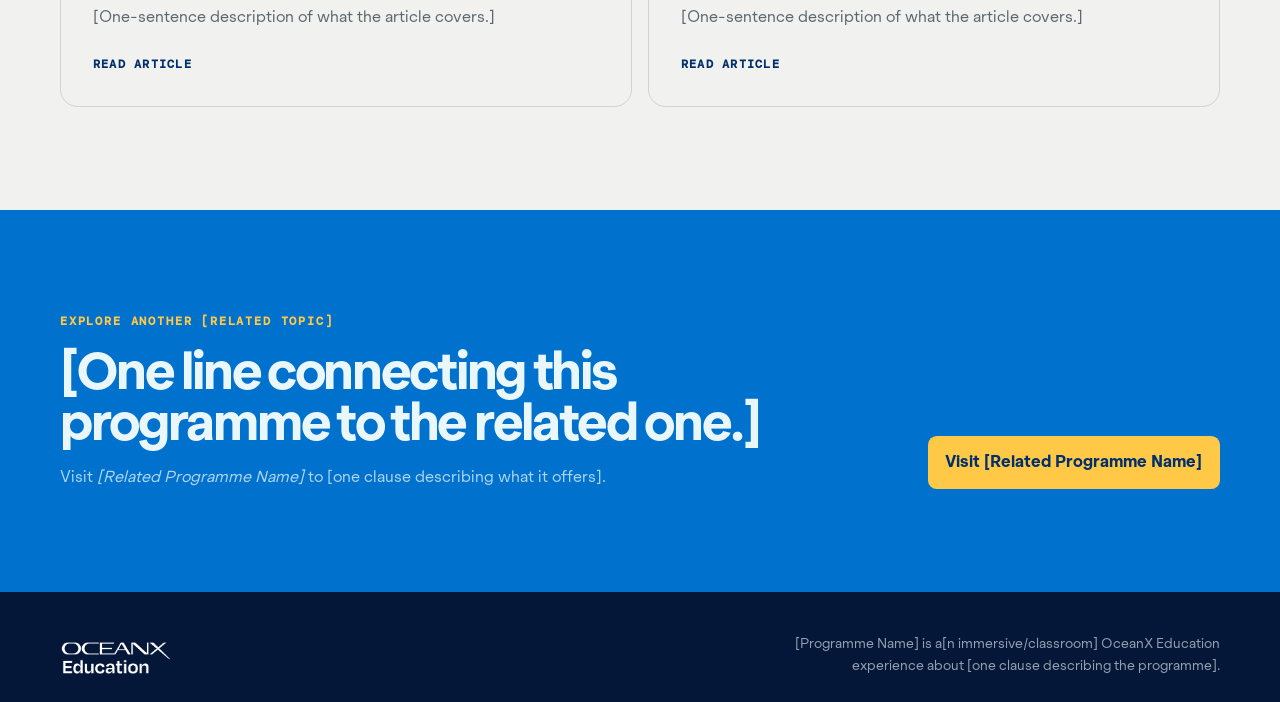
==== commit cca0edb0: "Remove educator feedback prompt" ====
--- a/index.html
+++ b/index.html
@@ -201,12 +201,6 @@
         </details>
 
       </div>
-
-      <!-- Optional: an educator feedback prompt, shown after the journey -->
-      <aside class="feedback">
-        <p class="section-kicker">Tried this with your class?</p>
-        <p><b>Share what you observed:</b> Where did learners become curious? What connections did they make? What did their final ideas reveal about their understanding? What would strengthen the experience?</p>
-      </aside>
     </div>
   </section>
 
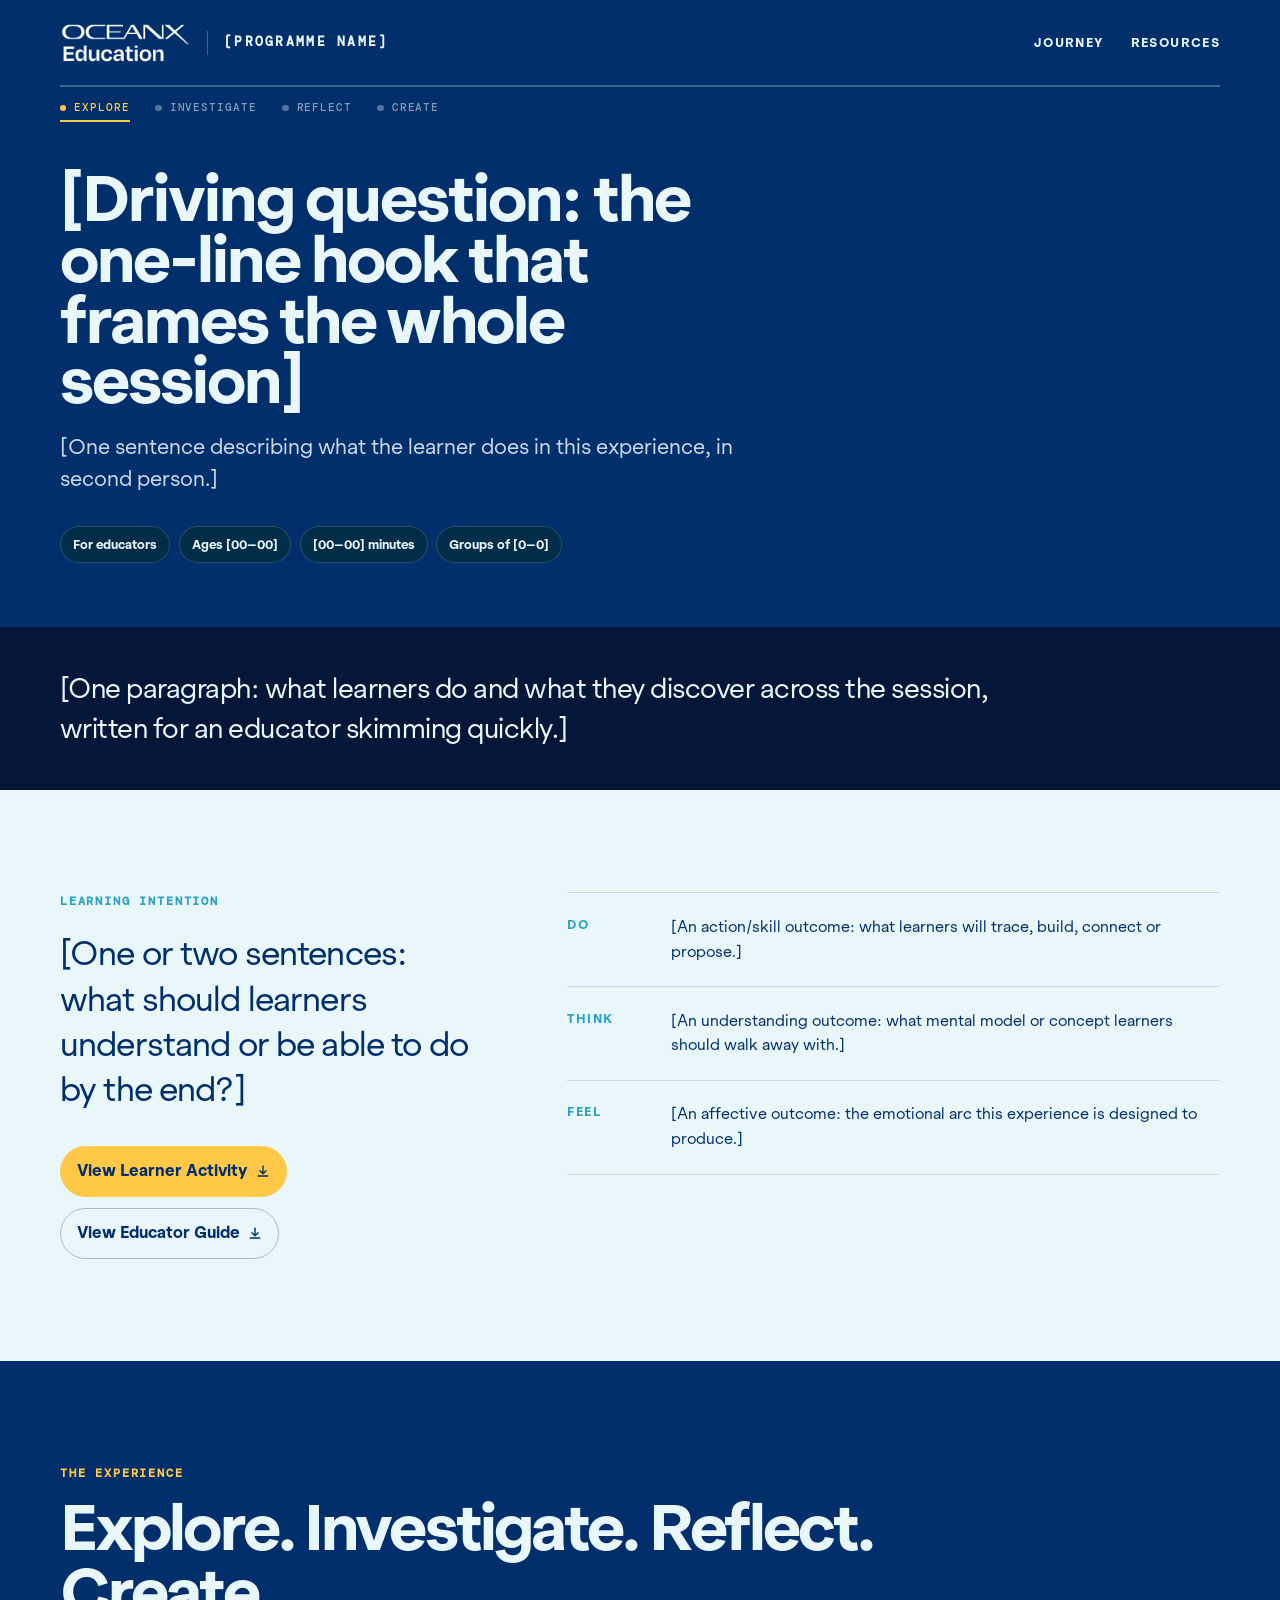
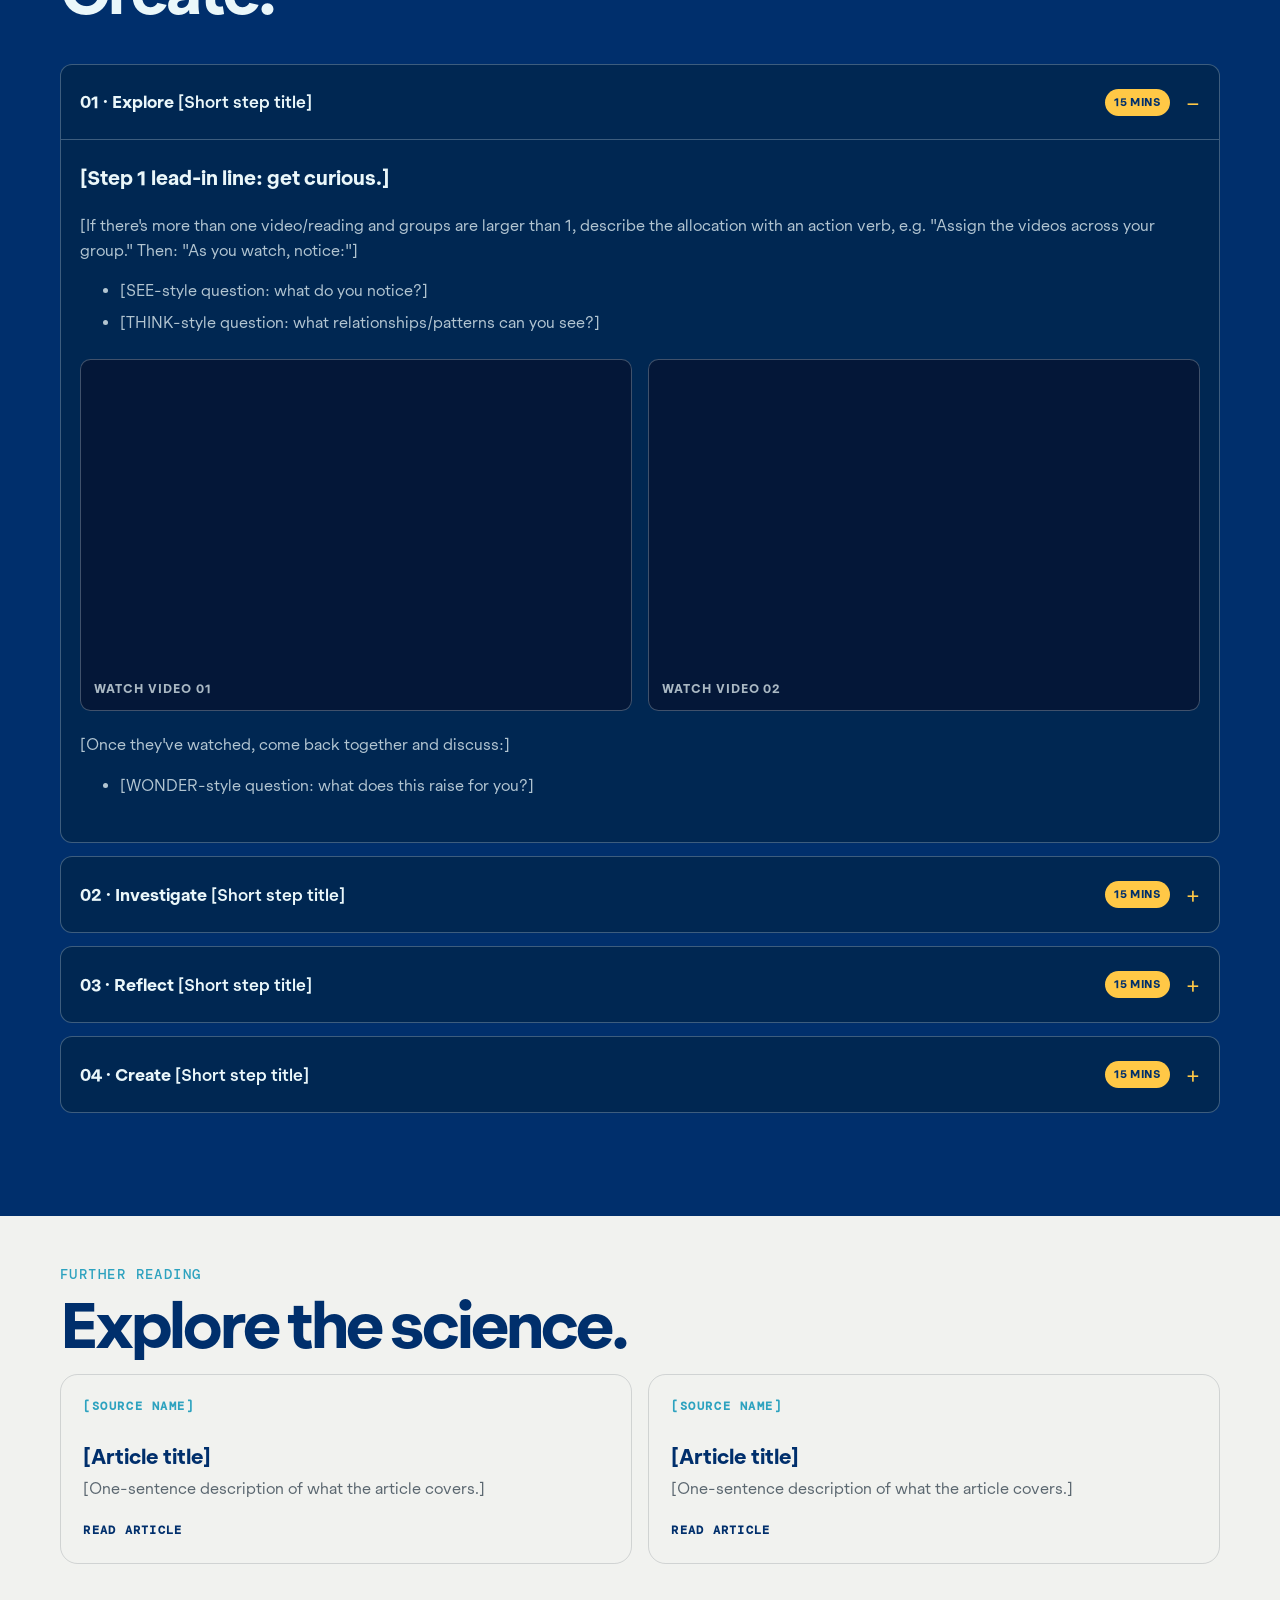
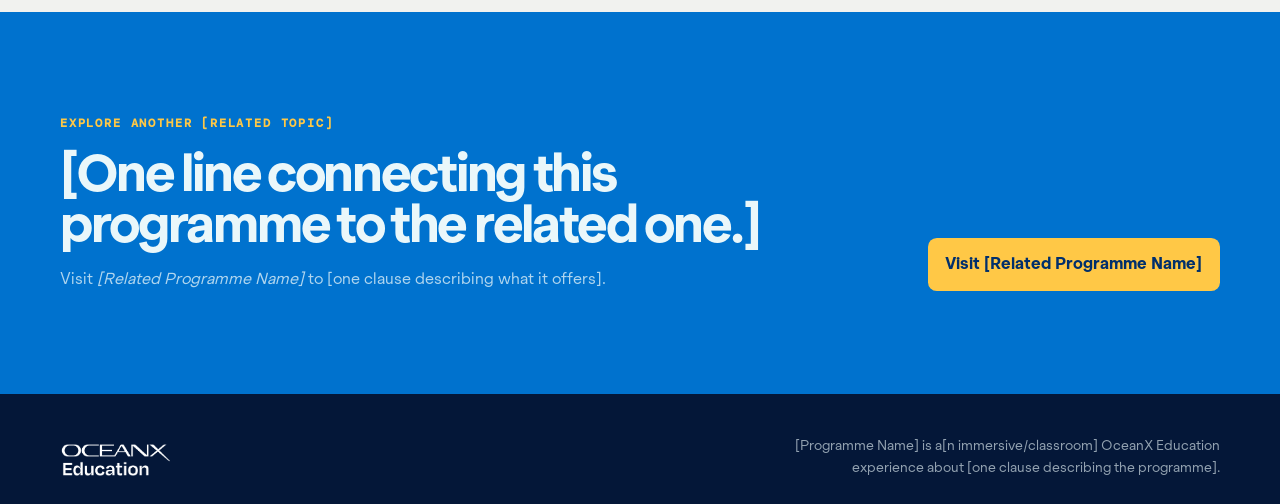
==== commit 48ff5a9e: "Compact resource cards and update view labels" ====
--- a/index.html
+++ b/index.html
@@ -94,8 +94,8 @@
         <p class="section-kicker">Learning intention</p>
         <p class="intention-statement">[One or two sentences: what should learners understand or be able to do by the end?]</p>
         <div class="downloads">
-          <a href="learner-activity.html">Download Learner Activity<svg class="dl-icon" viewBox="0 0 16 16" fill="none" stroke="currentColor" stroke-width="1.6" stroke-linecap="round" stroke-linejoin="round" aria-hidden="true"><path d="M8 1.5v8"/><path d="M4.5 6.5L8 10l3.5-3.5"/><path d="M2.5 12.5h11"/></svg></a>
-          <a href="educator-guide.html">Download Educator Guide<svg class="dl-icon" viewBox="0 0 16 16" fill="none" stroke="currentColor" stroke-width="1.6" stroke-linecap="round" stroke-linejoin="round" aria-hidden="true"><path d="M8 1.5v8"/><path d="M4.5 6.5L8 10l3.5-3.5"/><path d="M2.5 12.5h11"/></svg></a>
+          <a href="learner-activity.html">View Learner Activity<svg class="dl-icon" viewBox="0 0 16 16" fill="none" stroke="currentColor" stroke-width="1.6" stroke-linecap="round" stroke-linejoin="round" aria-hidden="true"><path d="M8 1.5v8"/><path d="M4.5 6.5L8 10l3.5-3.5"/><path d="M2.5 12.5h11"/></svg></a>
+          <a href="educator-guide.html">View Educator Guide<svg class="dl-icon" viewBox="0 0 16 16" fill="none" stroke="currentColor" stroke-width="1.6" stroke-linecap="round" stroke-linejoin="round" aria-hidden="true"><path d="M8 1.5v8"/><path d="M4.5 6.5L8 10l3.5-3.5"/><path d="M2.5 12.5h11"/></svg></a>
         </div>
       </div>
       <div class="outcomes" aria-label="Learning outcomes">
@@ -208,8 +208,8 @@
        Delete this whole <section> if there's nothing to link out to. -->
   <section class="resources" id="resources">
     <div class="shell">
-      <p class="section-kicker">Further reading</p>
-      <h2>Explore the science.</h2>
+      <h2>Further reading</h2>
+      <p class="resources-title">Explore the science.</p>
       <div class="resource-grid">
         <a class="resource-card" href="[external article URL]" target="_blank" rel="noopener">
           <span class="resource-type">[Source name]</span>
--- a/styles.css
+++ b/styles.css
@@ -187,13 +187,16 @@
 .feedback p:last-child{margin-bottom:0;color:rgba(234,247,250,.76)}
 
 /* ---------- Further reading / resources (optional section) ---------- */
-.resource-grid{margin-top:3rem;display:grid;grid-template-columns:repeat(2,1fr);gap:1rem}
-.resource-card{min-height:245px;display:flex;flex-direction:column;justify-content:space-between;padding:clamp(1.4rem,3vw,2rem);border:1px solid var(--line);border-radius:var(--radius);text-decoration:none;transition:transform .2s ease,border-color .2s ease,background .2s ease}
+.resources{padding-block:clamp(2rem,4vw,3rem)}
+.resources h2{font:.9rem/1.4 var(--mono);text-transform:uppercase;letter-spacing:.1em;color:var(--moss);margin:0 0 10px}
+.resources-title{max-width:850px;margin:0;font-weight:700;font-size:clamp(2.15rem,5vw,4.2rem);line-height:1;letter-spacing:-.045em}
+.resource-grid{margin-top:1rem;display:grid;grid-template-columns:repeat(2,1fr);gap:1rem}
+.resource-card{min-height:190px;display:flex;flex-direction:column;justify-content:space-between;padding:1.4rem;border:1px solid var(--line);border-radius:var(--radius);text-decoration:none;transition:transform .2s ease,border-color .2s ease,background .2s ease}
 .resource-card:hover,.resource-card:focus-visible{transform:translateY(-3px);border-color:var(--ocean-light);background:var(--foam)}
 .resource-type{color:var(--moss);font-size:.73rem;font-weight:800;letter-spacing:.13em;text-transform:uppercase;font-family:var(--mono)}
-.resource-card h3{max-width:25ch;margin:2.5rem 0 .65rem;font-size:clamp(1.45rem,2.5vw,2rem);line-height:1.08}
+.resource-card h3{max-width:25ch;margin:1.6rem 0 .5rem;font-size:1.3rem;line-height:1.15}
 .resource-card p{margin:0;color:var(--muted)}
-.resource-action{margin-top:1.6rem;font-size:.78rem;font-weight:800;letter-spacing:.1em;text-transform:uppercase;font-family:var(--mono)}
+.resource-action{margin-top:1.2rem;font-size:.78rem;font-weight:800;letter-spacing:.1em;text-transform:uppercase;font-family:var(--mono)}
 
 /* ---------- Cross-link to a related programme (optional section) ---------- */
 .next-ecosystem{color:var(--foam);background:var(--ocean)}
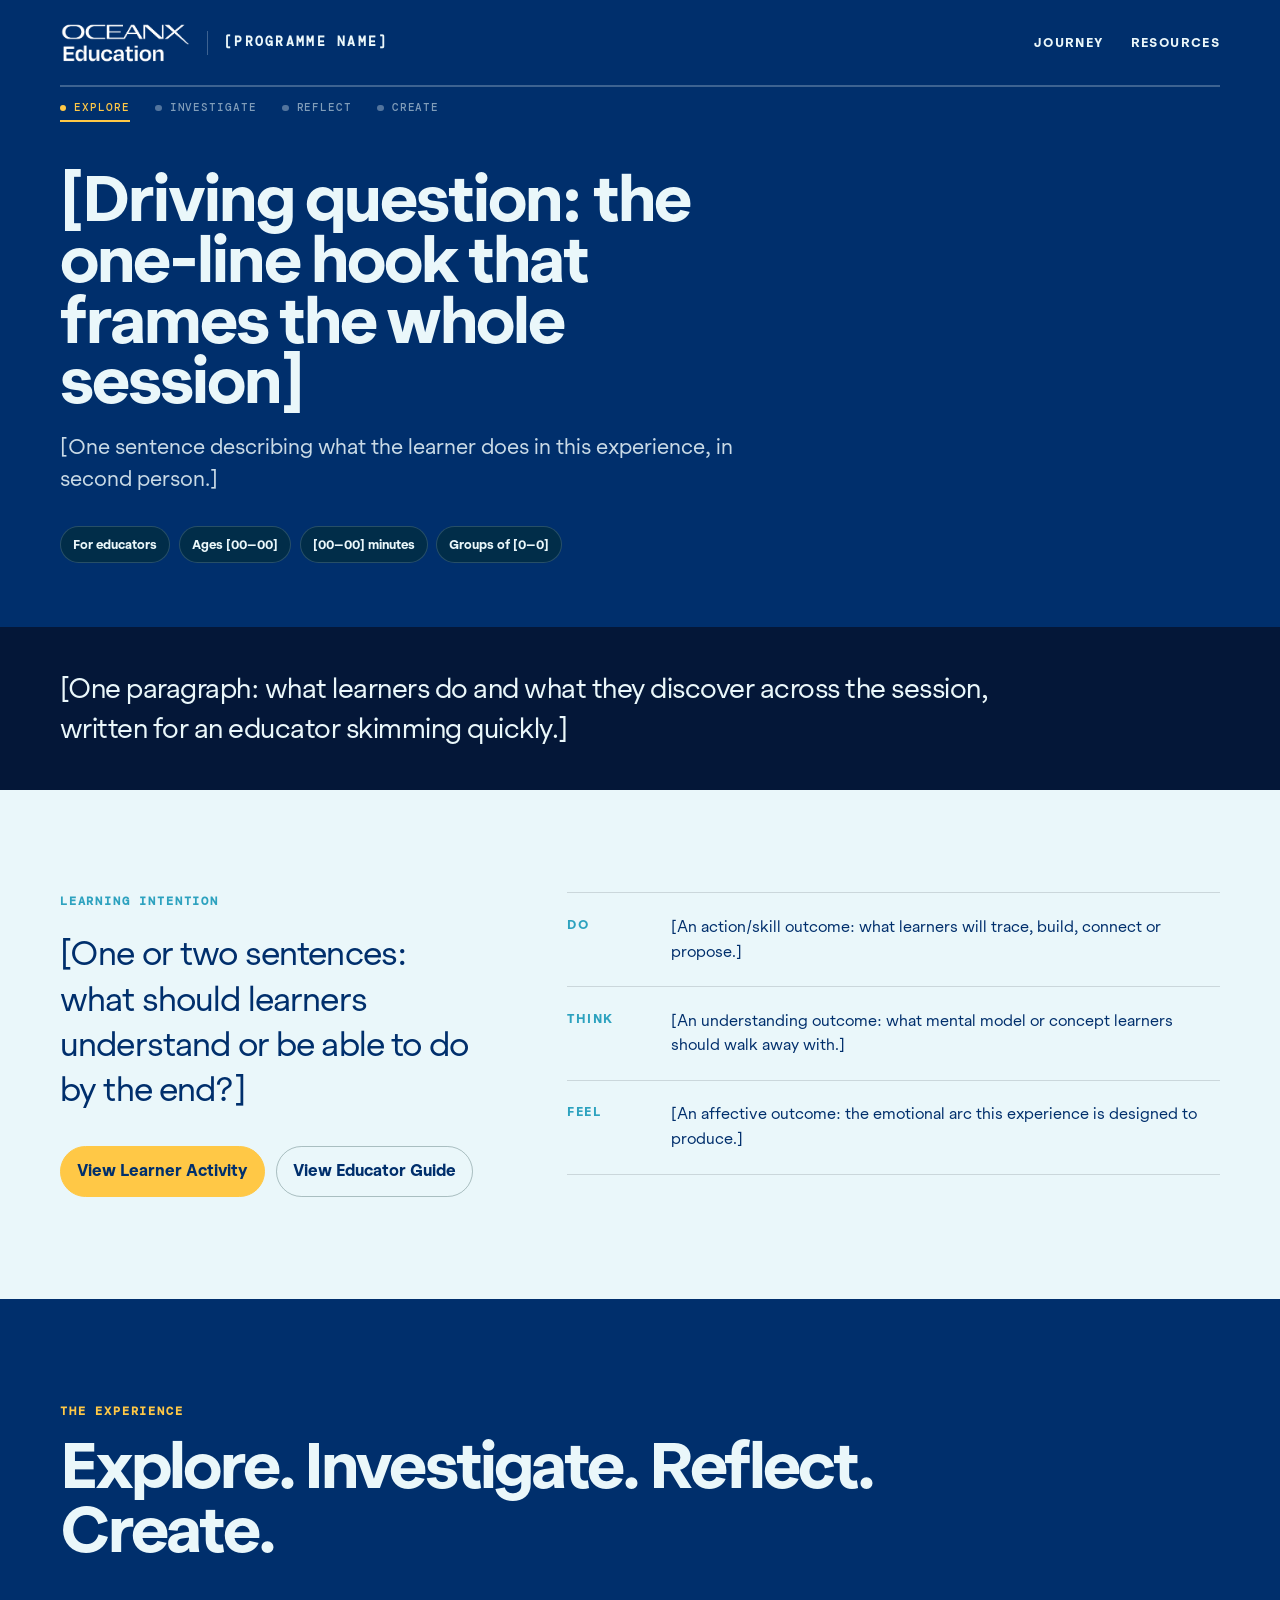
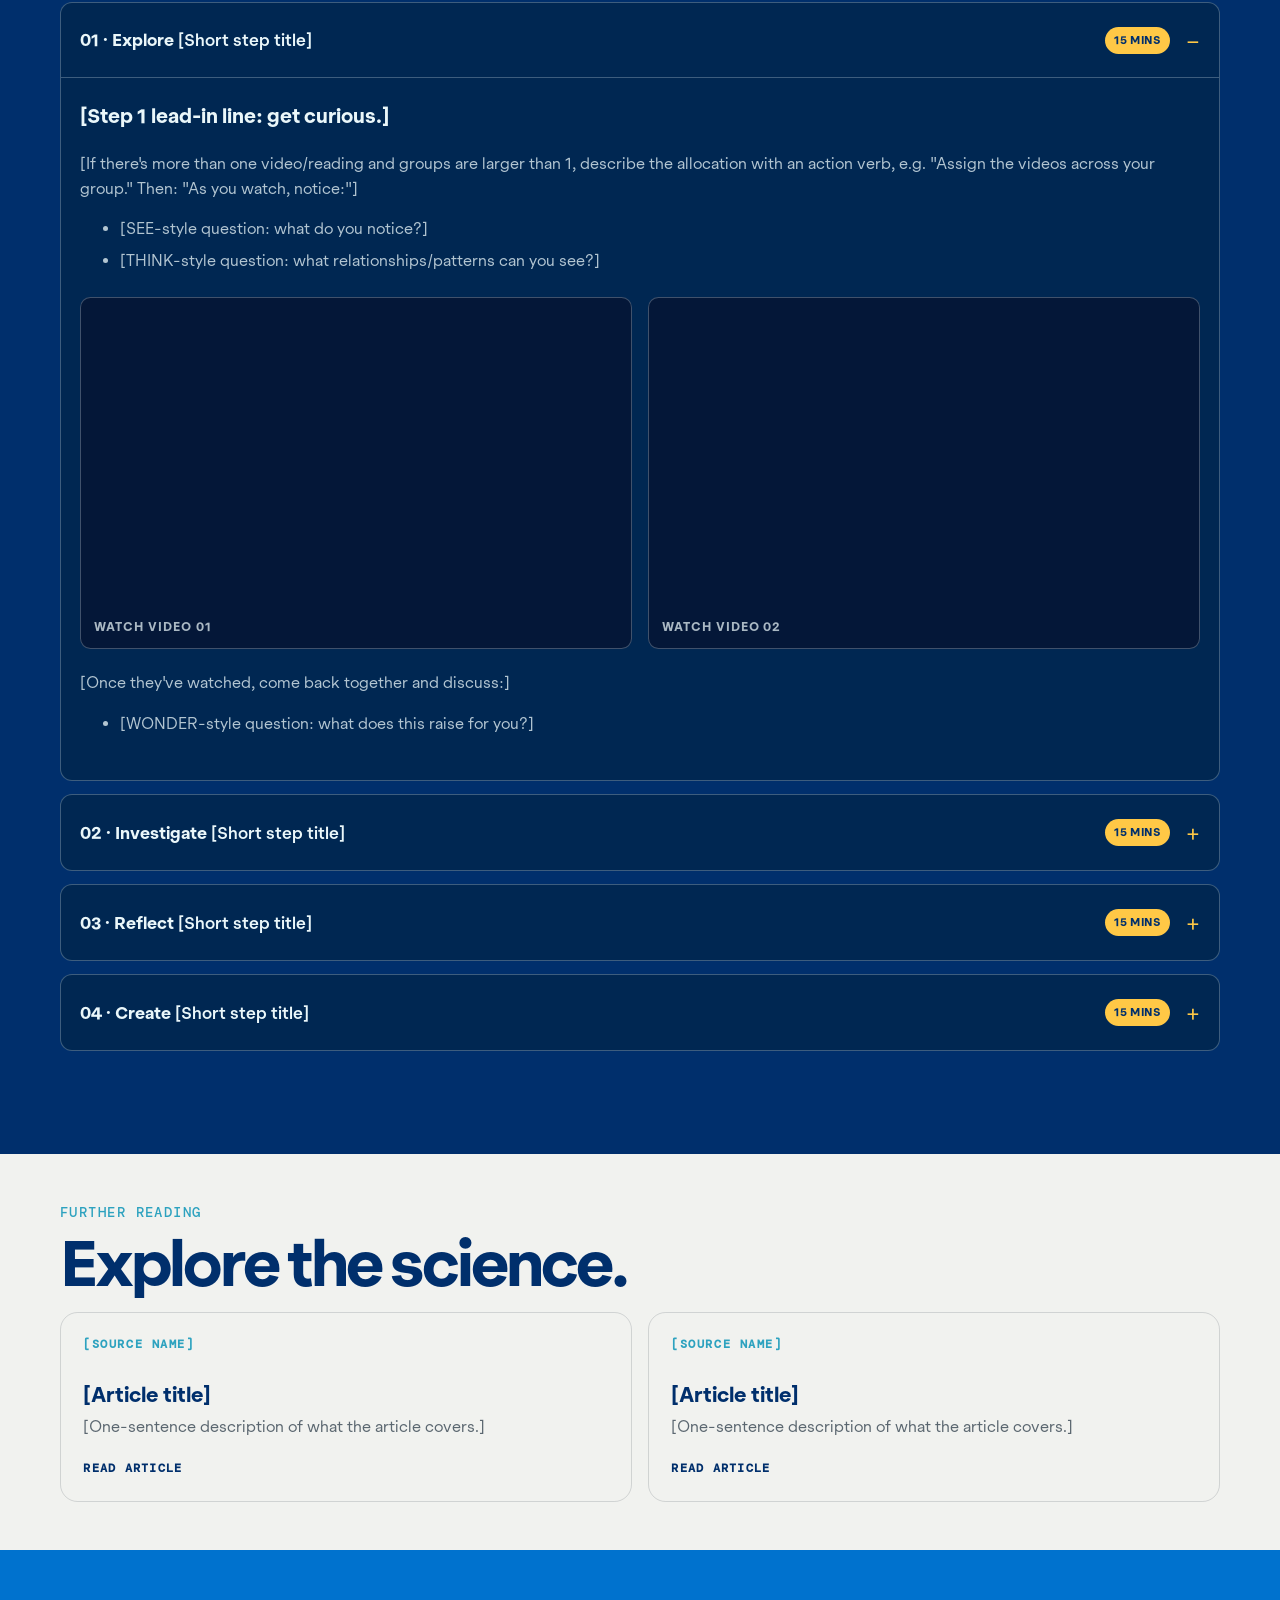
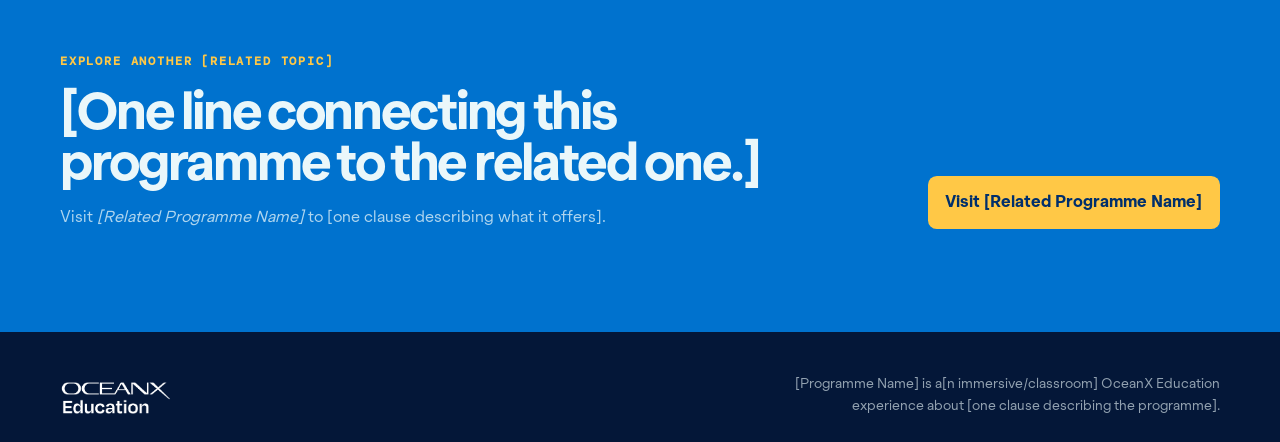
==== commit facd4beb: "Simplify activity view links" ====
--- a/index.html
+++ b/index.html
@@ -94,8 +94,8 @@
         <p class="section-kicker">Learning intention</p>
         <p class="intention-statement">[One or two sentences: what should learners understand or be able to do by the end?]</p>
         <div class="downloads">
-          <a href="learner-activity.html">View Learner Activity<svg class="dl-icon" viewBox="0 0 16 16" fill="none" stroke="currentColor" stroke-width="1.6" stroke-linecap="round" stroke-linejoin="round" aria-hidden="true"><path d="M8 1.5v8"/><path d="M4.5 6.5L8 10l3.5-3.5"/><path d="M2.5 12.5h11"/></svg></a>
-          <a href="educator-guide.html">View Educator Guide<svg class="dl-icon" viewBox="0 0 16 16" fill="none" stroke="currentColor" stroke-width="1.6" stroke-linecap="round" stroke-linejoin="round" aria-hidden="true"><path d="M8 1.5v8"/><path d="M4.5 6.5L8 10l3.5-3.5"/><path d="M2.5 12.5h11"/></svg></a>
+          <a href="learner-activity.html">View Learner Activity</a>
+          <a href="educator-guide.html">View Educator Guide</a>
         </div>
       </div>
       <div class="outcomes" aria-label="Learning outcomes">
